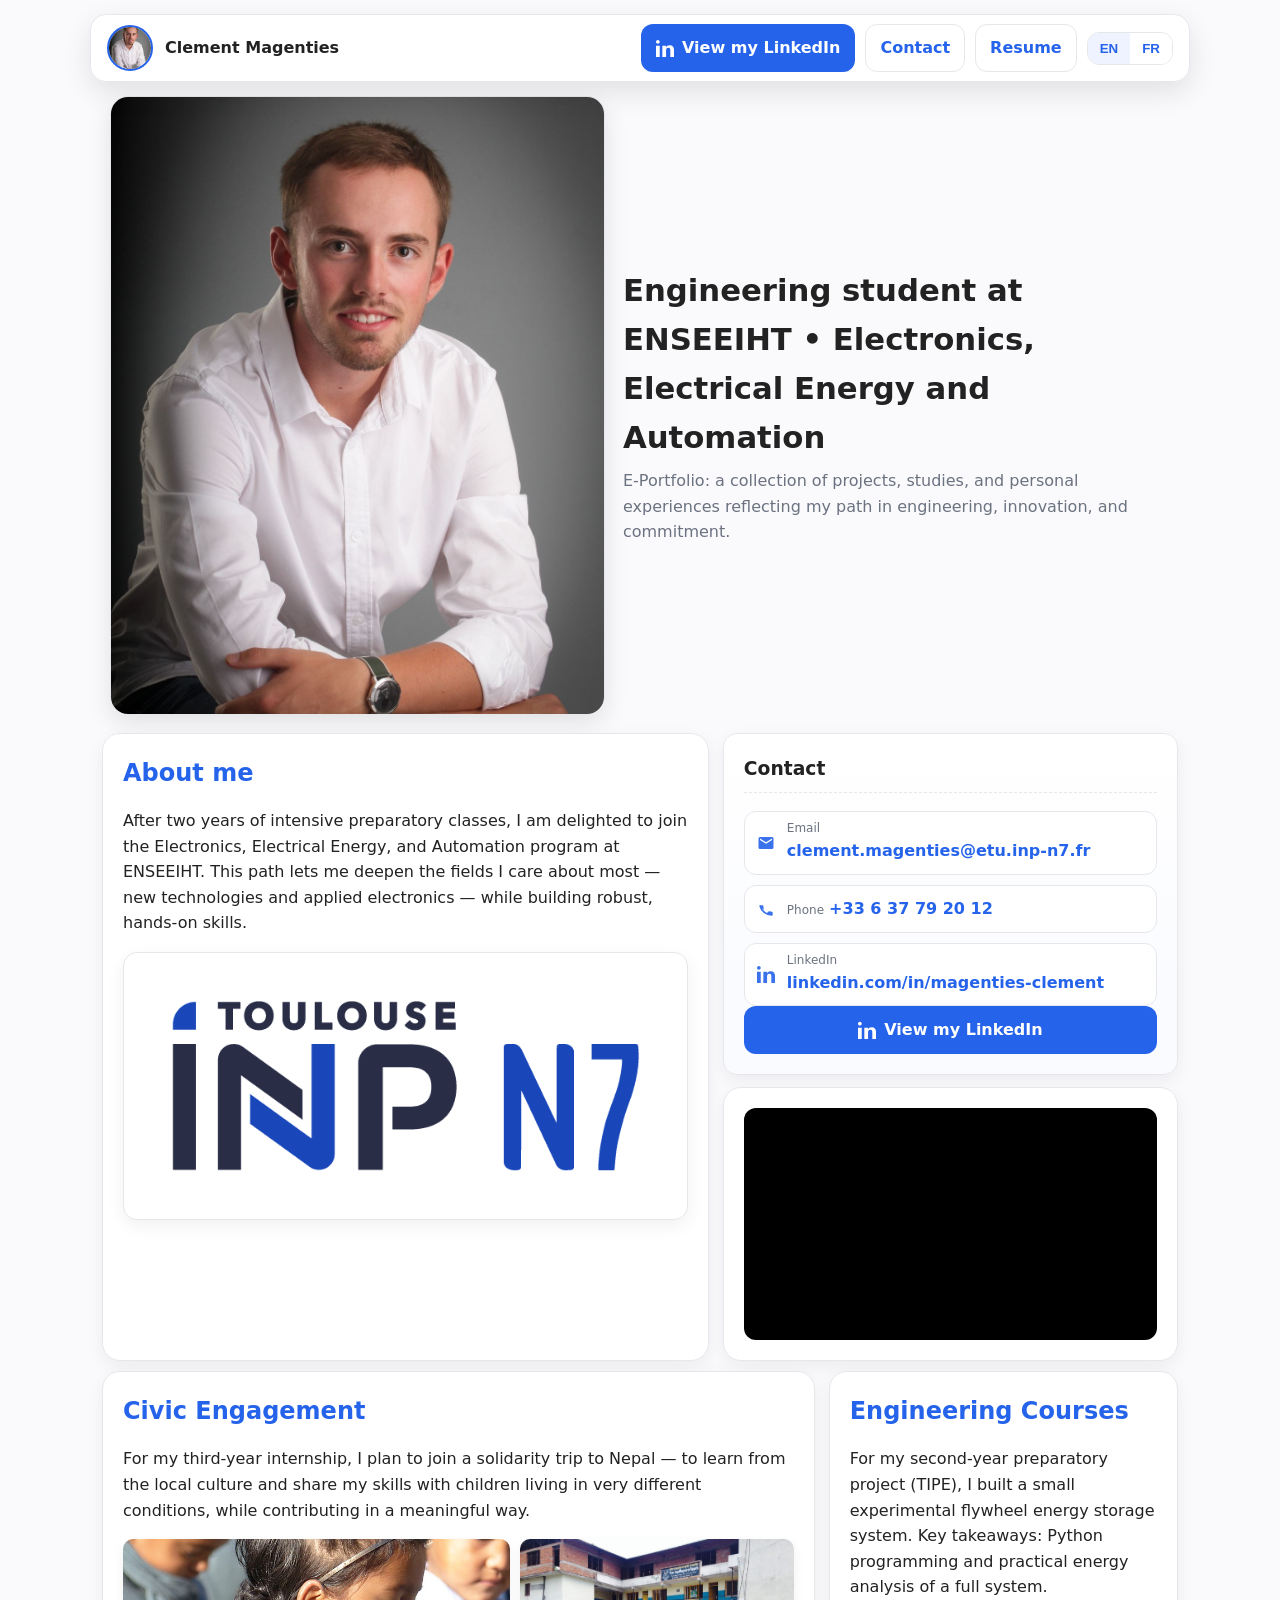
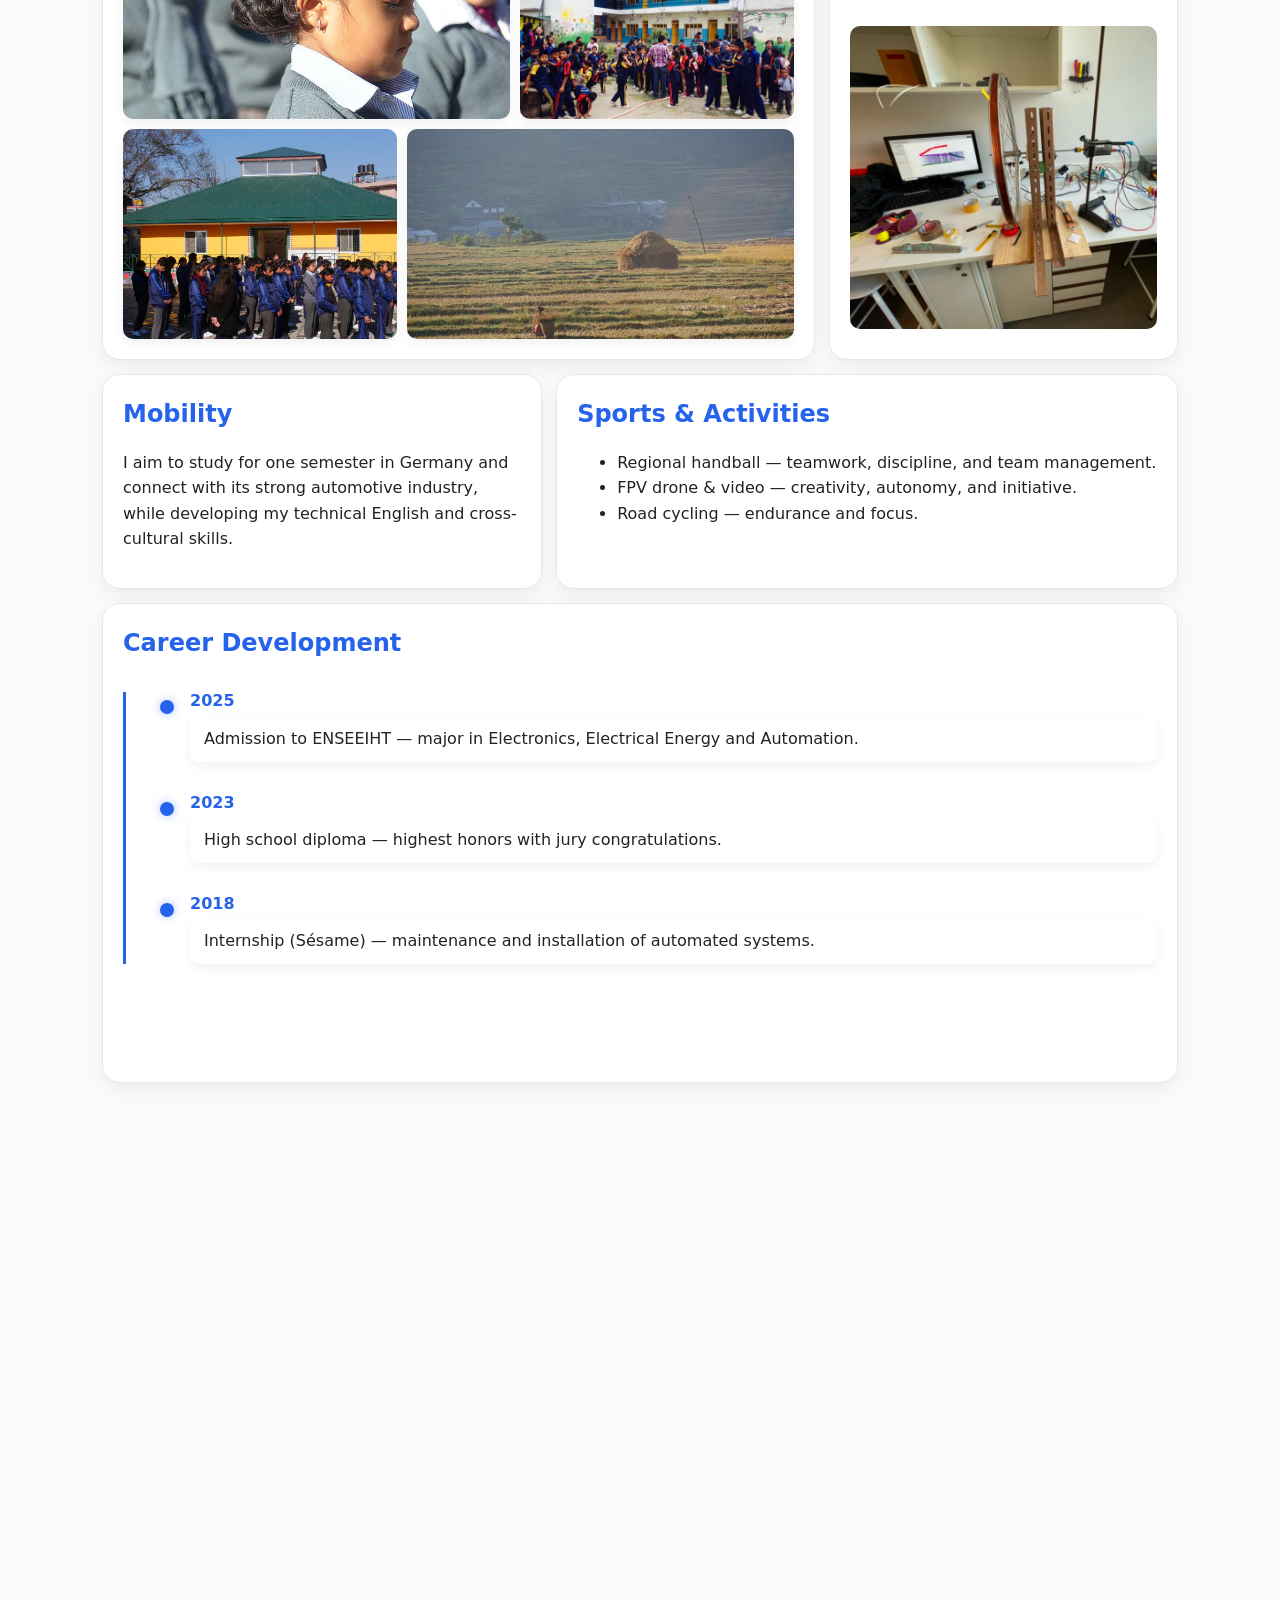
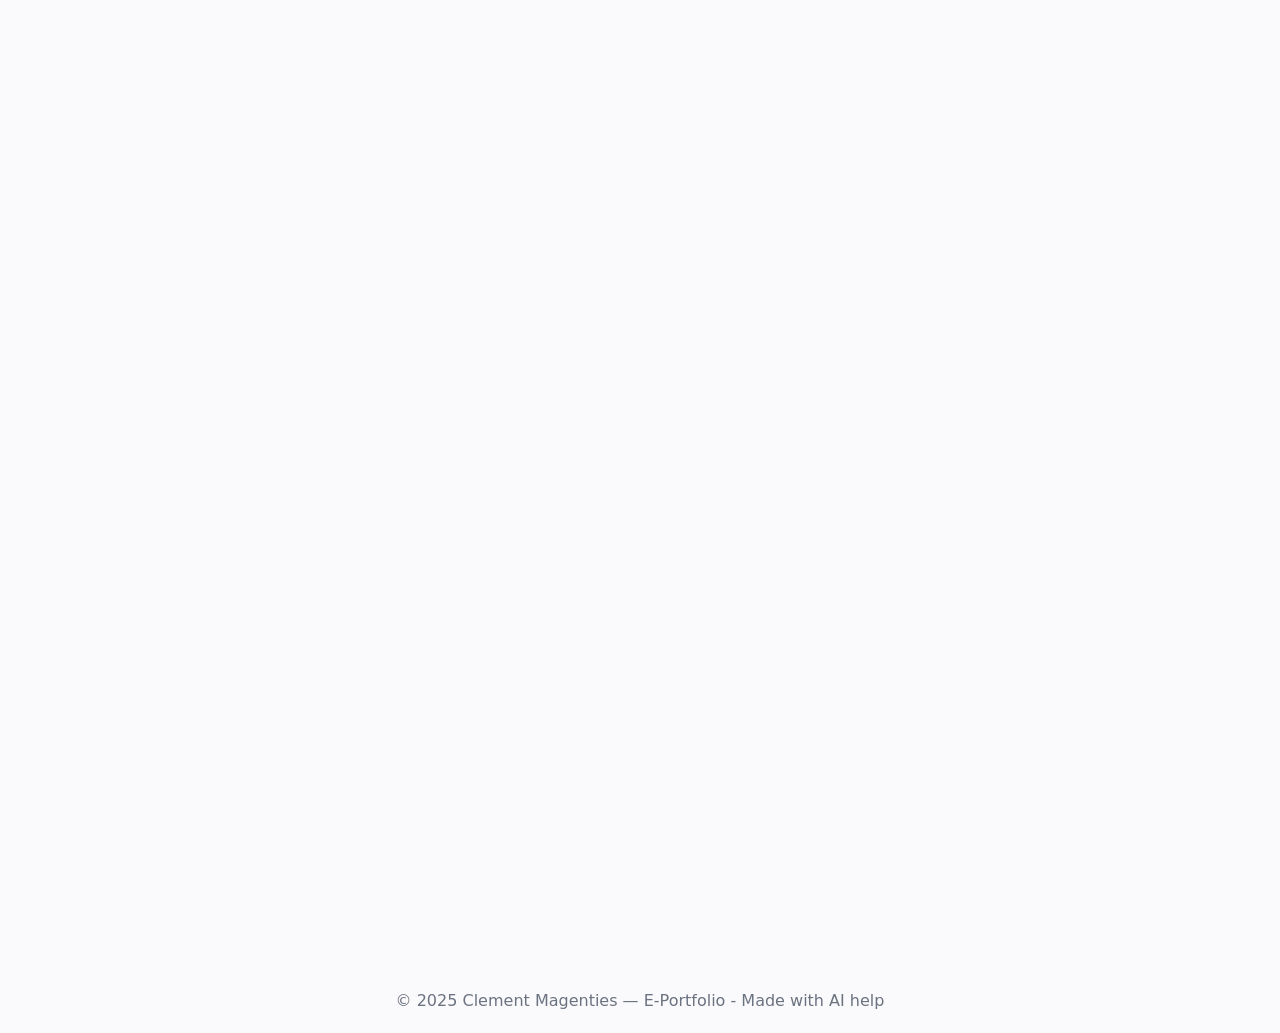
==== index.html @ 0c767273 "index.html" ====
<!doctype html>
<html lang="en" class="lang-en">
<head>
  <meta charset="utf-8" />
  <meta name="viewport" content="width=device-width,initial-scale=1" />
  <title>Clement Magenties – E-Portfolio</title>
  <link rel="stylesheet" href="style.css" />
  <script>document.documentElement.classList.add('js');</script>
</head>
<body>

  <!-- FLOATING TOPBAR -->
  <header class="topbar">
    <div class="topbar__left">
      <div class="topbar__avatar">
        <img src="profil.jpg" alt="Portrait of Clement Magenties" />
      </div>
      <div class="topbar__name">Clement Magenties</div>
    </div>
    <div class="topbar__right">
      <!-- Desktop buttons -->
      <a class="btn btn--linkedin" href="https://www.linkedin.com/in/magenties-clement/" target="_blank" rel="noopener">
        <svg width="18" height="18" viewBox="0 0 24 24" aria-hidden="true">
          <path fill="currentColor" d="M4.98 3.5A2.5 2.5 0 1 1 0 3.5a2.5 2.5 0 0 1 4.98 0zM0 8.99h5V24H0zM8.5 8.99h4.79v2.04h.07c.67-1.27 2.3-2.61 4.74-2.61 5.07 0 6 3.34 6 7.68V24h-5v-7.95c0-1.9-.03-4.34-2.64-4.34-2.64 0-3.04 2.06-3.04 4.2V24h-5z"/>
        </svg>
        <span data-lang="en">View my LinkedIn</span>
        <span data-lang="fr">Voir mon LinkedIn</span>
      </a>

      <a class="btn btn--ghost" href="#contact">
        <span data-lang="en">Contact</span>
        <span data-lang="fr">Contact</span>
      </a>
      <a class="btn btn--ghost" href="#cv">
        <span data-lang="en">Resume</span>
        <span data-lang="fr">CV</span>
      </a>

      <!-- Language switch -->
      <div class="lang-switch" role="group" aria-label="Language switch">
        <button class="lang-btn" data-lang-switch="en" aria-pressed="true">EN</button>
        <button class="lang-btn" data-lang-switch="fr" aria-pressed="false">FR</button>
      </div>
    </div>
  </header>

  <!-- HERO -->
  <section class="hero hero--split fade-scroll">
    <div class="hero__image">
      <img src="profil.jpg" alt="Portrait of Clement Magenties">
    </div>
    <div class="hero__content">
      <h1>
        <span data-lang="en">Engineering student at ENSEEIHT • Electronics, Electrical Energy and Automation</span>
        <span data-lang="fr">Étudiant en ingénierie à l’ENSEEIHT • Électronique, Énergie électrique et Automatique</span>
      </h1>
      <p class="hero__sub">
        <span data-lang="en">E-Portfolio: a collection of projects, studies, and personal experiences reflecting my path in engineering, innovation, and commitment.</span>
        <span data-lang="fr">E-portfolio : une sélection de projets, d’études et d’expériences qui reflètent mon parcours en ingénierie, innovation et engagement.</span>
      </p>
    </div>
  </section>

  <!-- ABOUT + CONTACT -->
  <section id="about" class="about fade-scroll">
    <div class="about__grid">
      <article class="block about__text">
        <h2>
          <span data-lang="en">About me</span>
          <span data-lang="fr">À propos</span>
        </h2>
        <p>
          <span data-lang="en">
            After two years of intensive preparatory classes, I am delighted to join the Electronics, Electrical Energy, and Automation program at ENSEEIHT.
            This path lets me deepen the fields I care about most — new technologies and applied electronics — while building robust, hands-on skills.
          </span>
          <span data-lang="fr">
            Après deux années de classe préparatoire, je suis ravi d’intégrer la filière Électronique, Énergie électrique et Automatique de l’ENSEEIHT.
            Ce parcours me permet d’approfondir les domaines qui m’intéressent — nouvelles technologies et électronique appliquée — tout en développant des compétences concrètes.
          </span>
        </p>

        <!-- ABOUT IMAGE (ratio 682x322, no caption) -->
        <figure class="about__photo">
          <img src="about.jpg" alt="Electronics workbench and projects">
        </figure>
      </article>

      <aside id="contact" class="sidebar">
        <div class="block contact-card">
          <h3>
            <span data-lang="en">Contact</span>
            <span data-lang="fr">Contact</span>
          </h3>
          <ul class="contact-list">
            <li>
              <span>Email</span>
              <a href="mailto:clement.magenties@etu.inp-n7.fr">clement.magenties@etu.inp-n7.fr</a>
            </li>
            <li>
              <span data-lang="en">Phone</span>
              <span data-lang="fr">Téléphone</span>
              <a href="tel:+33637792012">+33 6 37 79 20 12</a>
            </li>
            <li>
              <span>LinkedIn</span>
              <a href="https://www.linkedin.com/in/magenties-clement/" target="_blank" rel="noopener">linkedin.com/in/magenties-clement</a>
            </li>
          </ul>
          <a class="btn btn--linkedin btn--full" href="https://www.linkedin.com/in/magenties-clement/" target="_blank" rel="noopener">
            <svg width="18" height="18" viewBox="0 0 24 24" aria-hidden="true">
              <path fill="currentColor" d="M4.98 3.5C4.98 4.88 3.86 6 2.48 6S0 4.88 0 3.5 1.12 1 2.5 1 4.98 2.12 4.98 3.5zM0 8.99h5V24H0V8.99zM8.5 8.99h4.79v2.04h.07c.67-1.27 2.3-2.61 4.74-2.61 5.07 0 6 3.34 6 7.68V24h-5v-7.95c0-1.9-.03-4.34-2.64-4.34-2.64 0-3.04 2.06-3.04 4.2V24h-5V8.99z"/>
            </svg>
            <span data-lang="en">View my LinkedIn</span>
            <span data-lang="fr">Voir mon LinkedIn</span>
          </a>
        </div>

        <div class="block video-card">
          <div class="video-wrap">
            <iframe src="https://www.youtube.com/embed/lfC99-JU_iE" title="Introduction video" allowfullscreen></iframe>
          </div>
        </div>
      </aside>
    </div>
  </section>

  <!-- MAIN GRID -->
  <main class="grid">
    <section id="civic" class="block block--civic fade-scroll">
      <h2>
        <span data-lang="en">Civic Engagement</span>
        <span data-lang="fr">Engagement citoyen</span>
      </h2>
      <p>
        <span data-lang="en">
          For my third-year internship, I plan to join a solidarity trip to Nepal — to learn from the local culture and share my skills with children living in very different conditions, while contributing in a meaningful way.
        </span>
        <span data-lang="fr">
          Pour mon stage de L3, je souhaite participer à un voyage solidaire au Népal — pour apprendre de la culture locale et partager mes compétences auprès d’enfants vivant dans des conditions très différentes, tout en apportant une aide concrète.
        </span>
      </p>
      <div class="gallery">
        <img src="nepal1.jpg" alt="Nepal solidarity project — 1">
        <img src="nepal2.jpg" alt="Nepal solidarity project — 2">
        <img src="nepal3.jpg" alt="Nepal solidarity project — 3">
        <img src="nepal4.jpg" alt="Nepal solidarity project — 4">
      </div>
    </section>

    <section id="engineering" class="block fade-scroll">
      <h2>
        <span data-lang="en">Engineering Courses</span>
        <span data-lang="fr">Cursus d’ingénierie</span>
      </h2>
      <p>
        <span data-lang="en">
          For my second-year preparatory project (TIPE), I built a small experimental flywheel energy storage system.
          Key takeaways: Python programming and practical energy analysis of a full system.
        </span>
        <span data-lang="fr">
          Pour mon TIPE de deuxième année, j’ai conçu une petite SISE — stockage d’énergie par volant d’inertie.
          Compétences clés : programmation Python et analyse énergétique d’un système complet.
        </span>
      </p>
      <img class="block__img" src="project.jpg" alt="Engineering project image">
    </section>

    <section id="mobility" class="block fade-scroll">
      <h2>
        <span data-lang="en">Mobility</span>
        <span data-lang="fr">Mobilité</span>
      </h2>
      <p>
        <span data-lang="en">
          I aim to study for one semester in Germany and connect with its strong automotive industry, while developing my technical English and cross-cultural skills.
        </span>
        <span data-lang="fr">
          Je souhaite effectuer un semestre en Allemagne, au plus près de l’industrie automobile, tout en renforçant mon anglais technique et mes compétences interculturelles.
        </span>
      </p>
    </section>

    <section id="sports" class="block fade-scroll">
      <h2>
        <span data-lang="en">Sports & Activities</span>
        <span data-lang="fr">Sports & activités</span>
      </h2>
      <ul>
        <li>
          <span data-lang="en">Regional handball — teamwork, discipline, and team management.</span>
          <span data-lang="fr">Handball niveau régional — esprit d’équipe, rigueur, management d’équipes.</span>
        </li>
        <li>
          <span data-lang="en">FPV drone & video — creativity, autonomy, and initiative.</span>
          <span data-lang="fr">Drone FPV & vidéo — créativité, autonomie, sens de l’initiative.</span>
        </li>
        <li>
          <span data-lang="en">Road cycling — endurance and focus.</span>
          <span data-lang="fr">Vélo de route — endurance et concentration.</span>
        </li>
      </ul>
    </section>

    <!-- CAREER DEVELOPMENT -->
    <section id="career" class="block block--career fade-scroll">
      <h2>
        <span data-lang="en">Career Development</span>
        <span data-lang="fr">Développement professionnel</span>
      </h2>
      <div class="timeline">
        <div class="timeline__item">
          <div class="timeline__marker"></div>
          <div class="timeline__date">2025</div>
          <div class="timeline__content">
            <span data-lang="en">Admission to ENSEEIHT — major in Electronics, Electrical Energy and Automation.</span>
            <span data-lang="fr">Arrivée à l’ENSEEIHT — filière Électronique, Énergie électrique et Automatique.</span>
          </div>
        </div>
        <div class="timeline__item">
          <div class="timeline__marker"></div>
          <div class="timeline__date">2023</div>
          <div class="timeline__content">
            <span data-lang="en">High school diploma — highest honors with jury congratulations.</span>
            <span data-lang="fr">Obtention du baccalauréat — mention Très bien avec félicitations du jury.</span>
          </div>
        </div>
        <div class="timeline__item">
          <div class="timeline__marker"></div>
          <div class="timeline__date">2018</div>
          <div class="timeline__content">
            <span data-lang="en">Internship (Sésame) — maintenance and installation of automated systems.</span>
            <span data-lang="fr">Stage de 3e (Sésame) — maintenance et installation de systèmes automatiques.</span>
          </div>
        </div>
      </div>
    </section>

    <!-- RESUME -->
    <section id="cv" class="block block--cv fade-scroll">
      <h2>
        <span data-lang="en">Resume</span>
        <span data-lang="fr">CV</span>
      </h2>

      <!-- A4 IMAGE VIEWER (robuste mobile/desktop) -->
      <figure class="cv-a4">
        <img class="cv-img" data-lang="en" src="ClementMagentiesEN.png" alt="Resume - English (A4)" href="ClementMagentiesEN.pdf" download>
        <img class="cv-img" data-lang="fr" src="ClementMagentiesFR.png" alt="CV - Français (A4)">
      </figure>

      <div class="cv-actions">
        <a class="btn btn--download" data-lang="en" href="ClementMagentiesEN.pdf" download>Download my Resume</a>
        <a class="btn btn--download" data-lang="fr" href="ClementMagenties.pdf" download>Télécharger mon CV</a>

        <a class="btn btn--ghost" href="#contact">
          <span data-lang="en">Contact</span>
          <span data-lang="fr">Contact</span>
        </a>

        <a class="btn btn--linkedin" href="https://www.linkedin.com/in/magenties-clement/" target="_blank" rel="noopener">
          <svg width="18" height="18" viewBox="0 0 24 24" aria-hidden="true">
            <path fill="currentColor" d="M4.98 3.5A2.5 2.5 0 1 1 0 3.5a2.5 2.5 0 0 1 4.98 0zM0 8.99h5V24H0V8.99zM8.5 8.99h4.79v2.04h.07c.67-1.27 2.3-2.61 4.74-2.61 5.07 0 6 3.34 6 7.68V24h-5v-7.95c0-1.9-.03-4.34-2.64-4.34-2.64 0-3.04 2.06-3.04 4.2V24h-5z"/>
          </svg>
          <span>LinkedIn</span>
        </a>
      </div>
    </section>
  </main>

  <footer class="footer">
    <span data-lang="en">© 2025 Clement Magenties — E-Portfolio - Made with AI help</span>
    <span data-lang="fr">© 2025 Clement Magenties — E-Portfolio - Réalisé avec l'aide d'une IA</span>
  </footer>

  <script>
    // Scroll reveal (failsafe)
    (function(){
      const els = document.querySelectorAll('.fade-scroll');
      function revealAll(){ els.forEach(el => el.classList.add('is-visible')); }
      if(!('IntersectionObserver' in window)){ revealAll(); return; }
      const io = new IntersectionObserver((entries)=>{
        entries.forEach((e,i)=>{ if(e.isIntersecting){ setTimeout(()=>e.target.classList.add('is-visible'), i*120); }});
      },{rootMargin:'0px 0px -10% 0px', threshold:0.1});
      els.forEach(el=>io.observe(el));
      setTimeout(()=>{
        if(!Array.from(els).some(el=>el.classList.contains('is-visible'))) revealAll();
      },2000);
    })();

    // Language switch
    (function(){
      const root = document.documentElement;
      const enBtn = document.querySelector('[data-lang-switch="en"]');
      const frBtn = document.querySelector('[data-lang-switch="fr"]');
      function setLang(lang){
        if(lang==='fr'){
          root.classList.remove('lang-en'); root.classList.add('lang-fr');
          enBtn.setAttribute('aria-pressed','false'); frBtn.setAttribute('aria-pressed','true');
        }else{
          root.classList.remove('lang-fr'); root.classList.add('lang-en');
          enBtn.setAttribute('aria-pressed','true'); frBtn.setAttribute('aria-pressed','false');
        }
      }
      enBtn.addEventListener('click',()=>setLang('en'));
      frBtn.addEventListener('click',()=>setLang('fr'));
    })();
  </script>
</body>
</html>
---- style.css ----
:root{
  --bg:#fafafc; --paper:#ffffff; --text:#222; --muted:#6b7280;
  --accent:#2563eb; --accent-strong:#1e40af; --border:#e5e7eb;
  --radius:18px; --shadow:0 10px 28px rgba(0,0,0,.10);
}

/* RESET & BASE */
*{box-sizing:border-box} html,body{margin:0}
body{
  font-family:Inter,system-ui,Segoe UI,Roboto,Arial,sans-serif;
  background:var(--bg); color:var(--text); line-height:1.6; scroll-behavior:smooth;
}

/* LANGUAGE VISIBILITY (robuste) */
[data-lang]{display:none!important}
.lang-en [data-lang="en"]{display:revert!important}
.lang-fr [data-lang="fr"]{display:revert!important}

/* TOPBAR */
.topbar{
  position:fixed; top:14px; left:50%; transform:translateX(-50%);
  width:min(1100px, calc(100% - 24px)); height:68px;
  display:flex; align-items:center; justify-content:space-between; gap:10px;
  padding:0 16px; background:rgba(255,255,255,.92); backdrop-filter:blur(10px);
  border:1px solid var(--border); border-radius:16px; box-shadow:var(--shadow); z-index:1000;
}
.topbar__left{display:flex;align-items:center;gap:12px;min-width:0}
.topbar__avatar{width:46px;height:46px;border-radius:50%;overflow:hidden;border:2px solid var(--accent)}
.topbar__avatar img{width:100%;height:100%;object-fit:cover}
.topbar__name{font-weight:700; white-space:nowrap; overflow:hidden; text-overflow:ellipsis}
.topbar__right{display:flex;align-items:center;gap:10px}

/* BUTTONS */
.btn{display:inline-flex;align-items:center;gap:8px;padding:10px 14px;border-radius:12px;text-decoration:none;font-weight:700;transition:.25s ease;border:1px solid transparent}
.btn--linkedin{background:var(--accent); color:#fff}
.btn--linkedin:hover{background:var(--accent-strong); transform:translateY(-2px)}
.btn--ghost{background:#fff; color:var(--accent); border:1px solid var(--border)}
.btn--ghost:hover{border-color:var(--accent); transform:translateY(-2px)}
.btn--full{width:100%; justify-content:center}
.btn--download{background:var(--accent); color:#fff}
.btn--download:hover{background:var(--accent-strong); transform:translateY(-2px)}

/* LANGUAGE SWITCH */
.lang-switch{display:inline-flex; gap:0; border:1px solid var(--border); background:#fff; border-radius:12px; overflow:hidden}
.lang-btn{appearance:none; border:0; padding:8px 12px; font-weight:700; cursor:pointer; background:#fff; color:var(--accent); transition:background .2s ease, transform .2s ease}
.lang-btn[aria-pressed="true"]{background:#eef3ff} .lang-btn:hover{transform:translateY(-1px)}

/* HERO */
.hero{padding:96px 20px 10px}
.hero--split{max-width:1100px; margin:0 auto; display:grid; grid-template-columns:.95fr 1.05fr; gap:18px; align-items:center}
.hero__image{aspect-ratio:4/5; border-radius:18px; overflow:hidden; border:1px solid var(--border); box-shadow:0 8px 24px rgba(0,0,0,.10)}
.hero__image img{width:100%; height:100%; object-fit:cover}
.hero__content{text-align:left}
.hero h1{margin:0 0 6px; font-size:clamp(22px,2.4vw,32px)}
.hero__sub{color:var(--muted); max-width:680px; margin:0}

/* ABOUT + SIDEBAR */
.about{max-width:1100px; margin:8px auto 0; padding:0 12px}
.about__grid{display:grid; grid-template-columns: 1.2fr .9fr; gap:14px}
.block{background:var(--paper); border:1px solid var(--border); border-radius:var(--radius); box-shadow:0 6px 18px rgba(0,0,0,.06); padding:20px; transition:transform .25s ease, box-shadow .25s ease}
.block:hover{transform:translateY(-2px)}
.block h2{margin:0 0 8px; color:var(--accent)}
.sidebar{display:flex; flex-direction:column; gap:12px}

/* About photo (682x322) */
.about__photo{margin:10px 0 0; border:1px solid var(--border); border-radius:14px; overflow:hidden; background:#fff; box-shadow:0 6px 18px rgba(0,0,0,.06)}
.about__photo img{width:100%; height:auto; aspect-ratio:682/322; object-fit:cover; display:block}

/* VIDEO */
.video-card .video-wrap{position:relative; padding-top:56.25%; border-radius:12px; overflow:hidden; background:#000}
.video-card iframe{position:absolute; inset:0; width:100%; height:100%; border:0}

/* GRID (desktop par défaut) */
.grid{max-width:1100px; margin:10px auto 54px; padding:0 12px; display:grid; gap:14px; grid-template-columns:repeat(12,1fr)}
.block__img{width:100%; border-radius:10px; margin-top:10px; object-fit:cover}

/* CIVIC */
.block--civic{grid-column:1 / span 8; min-height:420px}
.gallery{margin-top:12px; display:grid; grid-template-columns:repeat(12,1fr); gap:10px}
.gallery img{width:100%; height:180px; object-fit:cover; border-radius:10px; box-shadow:0 4px 12px rgba(0,0,0,.06)}
.gallery img:nth-child(1){grid-column:span 7}
.gallery img:nth-child(2){grid-column:span 5}
.gallery img:nth-child(3){grid-column:span 5; height:210px}
.gallery img:nth-child(4){grid-column:span 7; height:210px}

/* Positions desktop */
#engineering{grid-column:9 / -1}
#mobility{grid-column:1 / span 5}
#sports{grid-column:6 / span 7}

/* CAREER */
.block--career{grid-column:1 / -1; min-height:480px; position:relative}

/* CV — A4 image viewer */
.block--cv{grid-column:1 / -1}
.block--cv h2{margin:0 0 6px}
.cv-a4{
  width:min(100%,900px);
  aspect-ratio:210/297;          /* A4 */
  margin:6px auto 0;
  border-radius:12px; overflow:hidden; background:#fff; box-shadow:0 6px 18px rgba(0,0,0,.06);
  display:flex; align-items:center; justify-content:center;
}
.cv-img{display:none!important; width:100%; height:100%; object-fit:contain; background:#fff}
.lang-en .cv-img[data-lang="en"]{display:block!important}
.lang-fr .cv-img[data-lang="fr"]{display:block!important}

.cv-actions{display:flex; justify-content:center; gap:10px; flex-wrap:wrap; margin-top:10px}
.cv-actions [data-lang]{display:none!important}
.lang-en .cv-actions [data-lang="en"]{display:inline-flex!important}
.lang-fr .cv-actions [data-lang="fr"]{display:inline-flex!important}

/* ANIMATIONS */
.fade-scroll{opacity:1; transform:none; filter:none}
.js .fade-scroll{opacity:0; transform:translateY(60px) scale(0.98); transition:transform .9s cubic-bezier(0.19,1,0.22,1), opacity .9s cubic-bezier(0.19,1,0.22,1), filter .9s ease; filter:saturate(0.9)}
.js .fade-scroll.is-visible{opacity:1; transform:translateY(0) scale(1); filter:saturate(1)}

/* TIMELINE */
.timeline{position:relative; margin-top:30px; padding-left:44px; border-left:3px solid var(--accent)}
.timeline__item{position:relative; margin-bottom:32px; opacity:0; transform:translateX(-30px); transition:transform .9s ease, opacity .9s ease}
.block--career.is-visible .timeline__item{opacity:1; transform:translateX(0)}
.block--career.is-visible .timeline__item:nth-child(1){transition-delay:.05s}
.block--career.is-visible .timeline__item:nth-child(2){transition-delay:.18s}
.block--career.is-visible .timeline__item:nth-child(3){transition-delay:.31s}
.timeline__marker{position:absolute; left:-10px; top:8px; width:14px; height:14px; border-radius:50%; background:var(--accent); box-shadow:0 0 10px rgba(37,99,235,0.4)}
.timeline__date{font-weight:700; color:var(--accent); margin:0 0 6px 20px; line-height:1.1}
.timeline__content{background:#fff; border-radius:10px; padding:10px 14px; box-shadow:0 4px 12px rgba(0,0,0,0.06); margin-left:20px}

/* CONTACT (joli et compact) */
.contact-card{background:linear-gradient(180deg,#fff,#fafbff 85%); border:1px solid var(--border); border-radius:14px}
.contact-card h3{margin-top:0; padding-bottom:8px; border-bottom:1px dashed var(--border)}
.contact-list{list-style:none; margin:12px 0 0; padding:0; display:flex; flex-direction:column; gap:10px}
.contact-list li{position:relative; padding:10px 12px 10px 42px; border:1px solid var(--border); border-radius:12px; background:#fff; transition:transform .2s, box-shadow .2s, border-color .2s}
.contact-list li:hover{transform:translateY(-1px); box-shadow:0 6px 18px rgba(0,0,0,.06); border-color:#dfe3ee}
.contact-list li span:first-child{display:block; font-size:12px; color:var(--muted); line-height:1; margin-bottom:4px}
.contact-list a{text-decoration:none; color:var(--accent); font-weight:700; word-break:break-word}
.contact-list a:hover{color:var(--accent-strong)}
.contact-list li::before{content:""; position:absolute; left:12px; top:50%; transform:translateY(-50%); width:18px; height:18px; background:var(--accent); opacity:.9}
/* icons */
.contact-list li:nth-child(1)::before{-webkit-mask:url("data:image/svg+xml;utf8,<svg xmlns='http://www.w3.org/2000/svg' viewBox='0 0 24 24'><path d='M20 4H4a2 2 0 0 0-2 2v12a2 2 0 0 0 2 2h16a2 2 0 0 0 2-2V6a2 2 0 0 0-2-2zm0 4-8 5L4 8V6l8 5 8-5v2z'/></svg>") center/contain no-repeat; mask:url("data:image/svg+xml;utf8,<svg xmlns='http://www.w3.org/2000/svg' viewBox='0 0 24 24'><path d='M20 4H4a2 2 0 0 0-2 2v12a2 2 0 0 0 2 2h16a2 2 0 0 0 2-2V6a2 2 0 0 0-2-2zm0 4-8 5L4 8V6l8 5 8-5v2z'/></svg>") center/contain no-repeat}
.contact-list li:nth-child(2)::before{-webkit-mask:url("data:image/svg+xml;utf8,<svg xmlns='http://www.w3.org/2000/svg' viewBox='0 0 24 24'><path d='M6.6 10.8a15.5 15.5 0 0 0 6.6 6.6l2.2-2.2a1 1 0 0 1 1-.25 11.3 11.3 0 0 0 3.5.56 1 1 0 0 1 1 1V20a1 1 0 0 1-1 1A17 17 0 0 1 3 8a1 1 0 0 1 1-1h3.5a1 1 0 0 1 1 1 11.3 11.3 0 0 0 .56 3.5 1 1 0 0 1-.26 1z'/></svg>") center/contain no-repeat; mask:url("data:image/svg+xml;utf8,<svg xmlns='http://www.w3.org/2000/svg' viewBox='0 0 24 24'><path d='M6.6 10.8a15.5 15.5 0 0 0 6.6 6.6l2.2-2.2a1 1 0 0 1 1-.25 11.3 11.3 0 0 0 3.5.56 1 1 0 0 1 1 1V20a1 1 0 0 1-1 1A17 17 0 0 1 3 8a1 1 0 0 1 1-1h3.5a1 1 0 0 1 1 1 11.3 11.3 0 0 0 .56 3.5 1 1 0 0 1-.26 1z'/></svg>") center/contain no-repeat}
.contact-list li:nth-child(3)::before{-webkit-mask:url("data:image/svg+xml;utf8,<svg xmlns='http://www.w3.org/2000/svg' viewBox='0 0 24 24'><path d='M4.98 3.5A2.5 2.5 0 1 1 0 3.5a2.5 2.5 0 0 1 4.98 0zM0 8.99h5V24H0zM8.5 8.99h4.79v2.04h.07c.67-1.27 2.3-2.61 4.74-2.61 5.07 0 6 3.34 6 7.68V24h-5v-7.95c0-1.9-.03-4.34-2.64-4.34-2.64 0-3.04 2.06-3.04 4.2V24h-5z'/></svg>") center/contain no-repeat; mask:url("data:image/svg+xml;utf8,<svg xmlns='http://www.w3.org/2000/svg' viewBox='0 0 24 24'><path d='M4.98 3.5A2.5 2.5 0 1 1 0 3.5a2.5 2.5 0 0 1 4.98 0zM0 8.99h5V24H0zM8.5 8.99h4.79v2.04h.07c.67-1.27 2.3-2.61 4.74-2.61 5.07 0 6 3.34 6 7.68V24h-5v-7.95c0-1.9-.03-4.34-2.64-4.34-2.64 0-3.04 2.06-3.04 4.2V24h-5z'/></svg>") center/contain no-repeat}

/* FOOTER */
.footer{text-align:center; color:var(--muted); padding:20px 12px}

/* ========================= */
/*      RESPONSIVE MOBILE    */
/* ========================= */
@media (max-width:980px){
  .about__grid{grid-template-columns:1fr} /* About + Contact l’un sous l’autre */
}

/* <= 640px : tout en colonne, pas de casse */
@media (max-width:640px){
  /* Topbar compact */
  .topbar{
    top:8px; left:50%; transform:translateX(-50%);
    width:calc(100% - 16px); height:60px; padding:8px 10px; border-radius:14px;
  }
  .topbar__avatar{width:40px;height:40px}
  .topbar__name{font-size:14px; max-width:40vw}
  .topbar__right>.btn{display:none} .topbar__right{gap:0}
  .lang-switch{border-radius:10px; box-shadow:var(--shadow)}
  .lang-btn{padding:8px 12px; font-size:14px; line-height:1}

  /* Hero + layout */
  .hero--split{grid-template-columns:1fr; gap:12px}
  .hero{padding:90px 12px 10px}
  .hero__image{aspect-ratio:auto; height:320px}

  /* TOUS les "carrés" en pile */
  .grid{grid-template-columns:1fr}
  .block{grid-column:1 / -1}

  /* Galerie en 1 colonne */
  .gallery{grid-template-columns:1fr}
  .gallery img{height:auto}

  /* CV A4 : toujours visible entièrement */
  .cv-a4{
    width:min(100%, calc((100svh - 160px) * (210 / 297))); /* limite par hauteur d’écran (ajuste 160 si besoin) */
    aspect-ratio:210/297;
    margin:6px auto 0;
  }
}
/* === MOBILE : TOUT EN COLONNE, PLEINE LARGEUR === */
@media (max-width: 640px){

  /* Grille principale : une seule colonne, 100% largeur */
  .grid{
    display:grid !important;
    grid-template-columns:1fr !important;
    gap:12px !important;
    padding:0 12px !important;   /* garde les 12px de marge interne */
  }

  /* Tous les blocs de la grille prennent toute la ligne */
  .grid > *{
    grid-column:1 / -1 !important;
    width:100% !important;
  }

  /* Écrase les positions desktop éventuelles */
  .block--civic,
  #engineering,
  #mobility,
  #sports,
  #career,
  #cv{
    grid-column:1 / -1 !important;
  }

  /* About + Contact en pile */
  .about__grid{
    display:grid !important;
    grid-template-columns:1fr !important;
    gap:12px !important;
  }

  /* Galerie : 1 colonne, images fluides */
  .gallery{
    grid-template-columns:1fr !important;
    gap:10px !important;
  }
  .gallery img{
    width:100% !important;
    height:auto !important;
  }

  /* Le viewer CV (image A4) occupe toute la largeur utile */
  .cv-a4{
    width:100% !important;
    max-width:none !important;
    margin:6px auto 0 !important;
  }

  /* Par sécurité : chaque carte occupe 100% */
  .block{
    width:100% !important;
  }
}
/* === MOBILE : TOUT EN COLONNE, PLEINE LARGEUR === */
@media (max-width: 640px){

  /* Grille principale : une seule colonne, 100% largeur */
  .grid{
    display:grid !important;
    grid-template-columns:1fr !important;
    gap:12px !important;
    padding:0 12px !important;   /* garde les 12px de marge interne */
  }

  /* Tous les blocs de la grille prennent toute la ligne */
  .grid > *{
    grid-column:1 / -1 !important;
    width:100% !important;
  }

  /* Écrase les positions desktop éventuelles */
  .block--civic,
  #engineering,
  #mobility,
  #sports,
  #career,
  #cv{
    grid-column:1 / -1 !important;
  }

  /* About + Contact en pile */
  .about__grid{
    display:grid !important;
    grid-template-columns:1fr !important;
    gap:12px !important;
  }

  /* Galerie : 1 colonne, images fluides */
  .gallery{
    grid-template-columns:1fr !important;
    gap:10px !important;
  }
  .gallery img{
    width:100% !important;
    height:auto !important;
  }

  /* Le viewer CV (image A4) occupe toute la largeur utile */
  .cv-a4{
    width:100% !important;
    max-width:none !important;
    margin:6px auto 0 !important;
  }

  /* Par sécurité : chaque carte occupe 100% */
  .block{
    width:100% !important;
  }
}
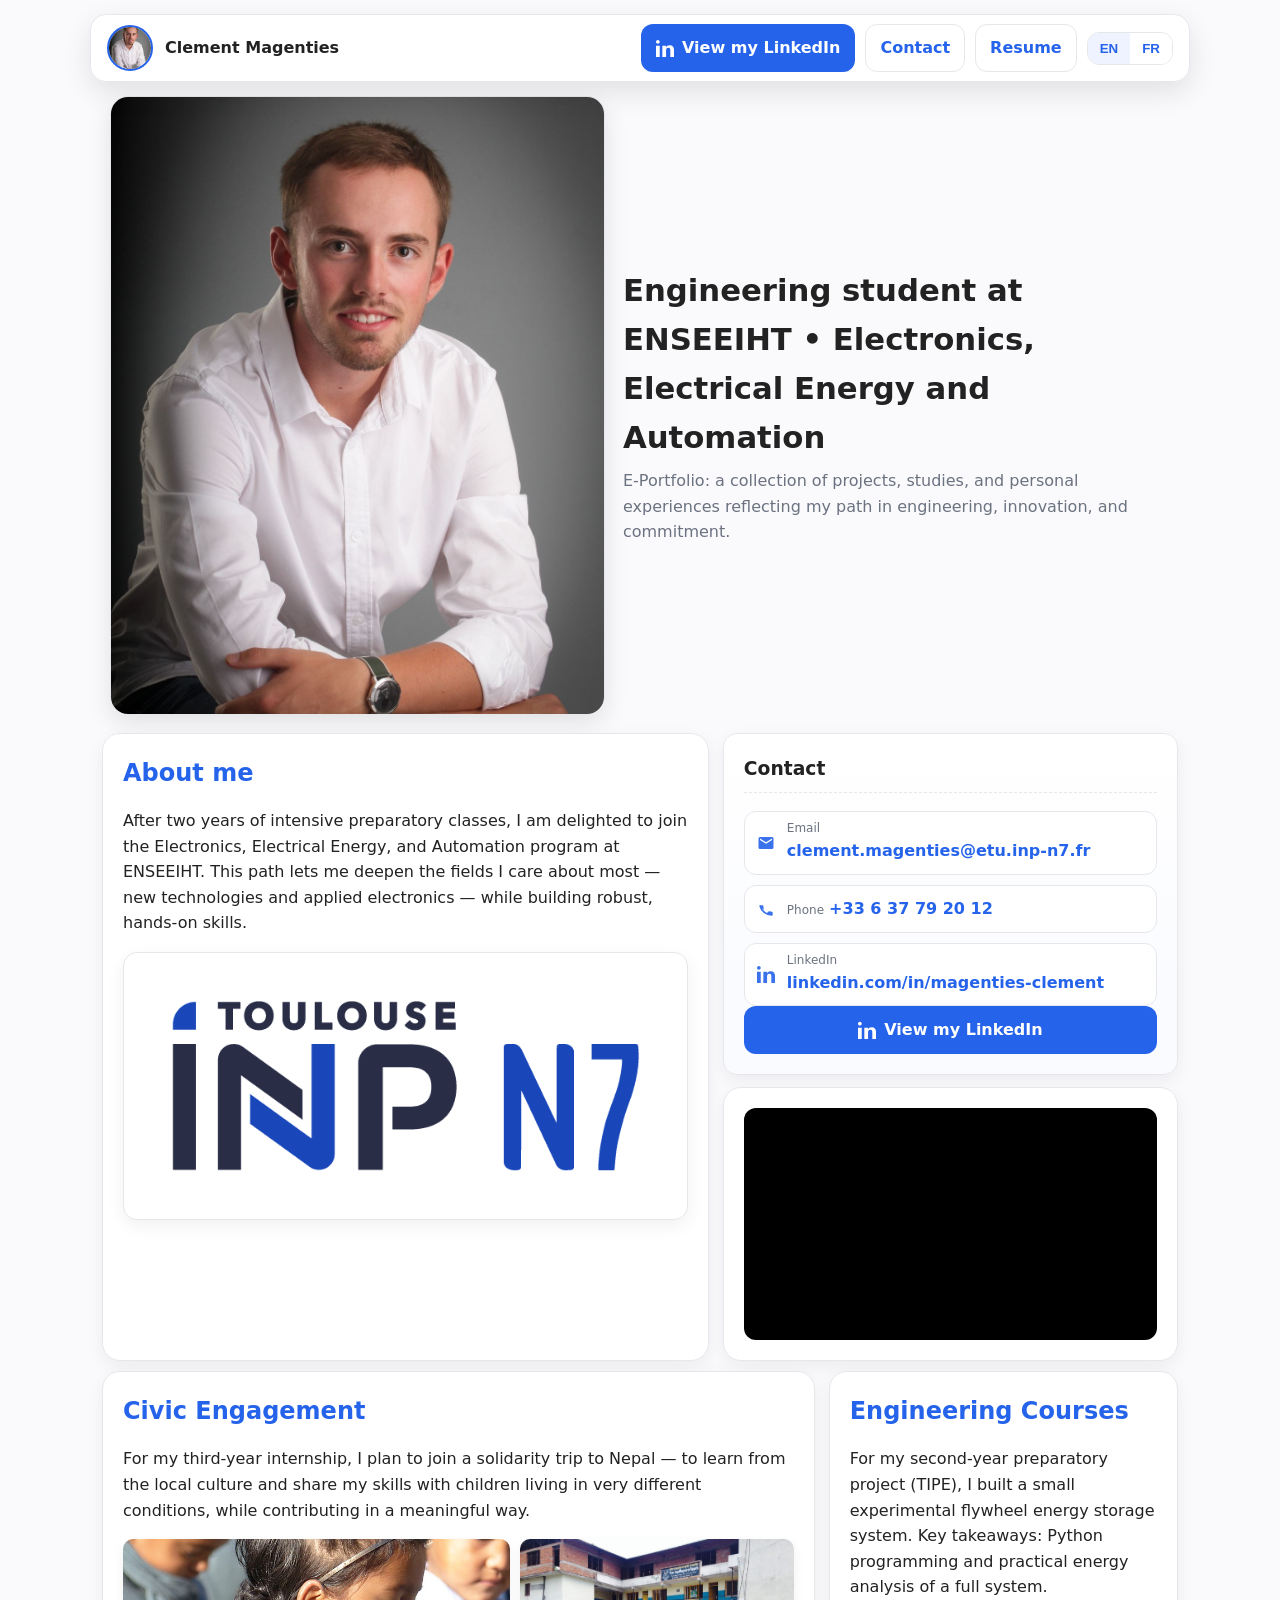
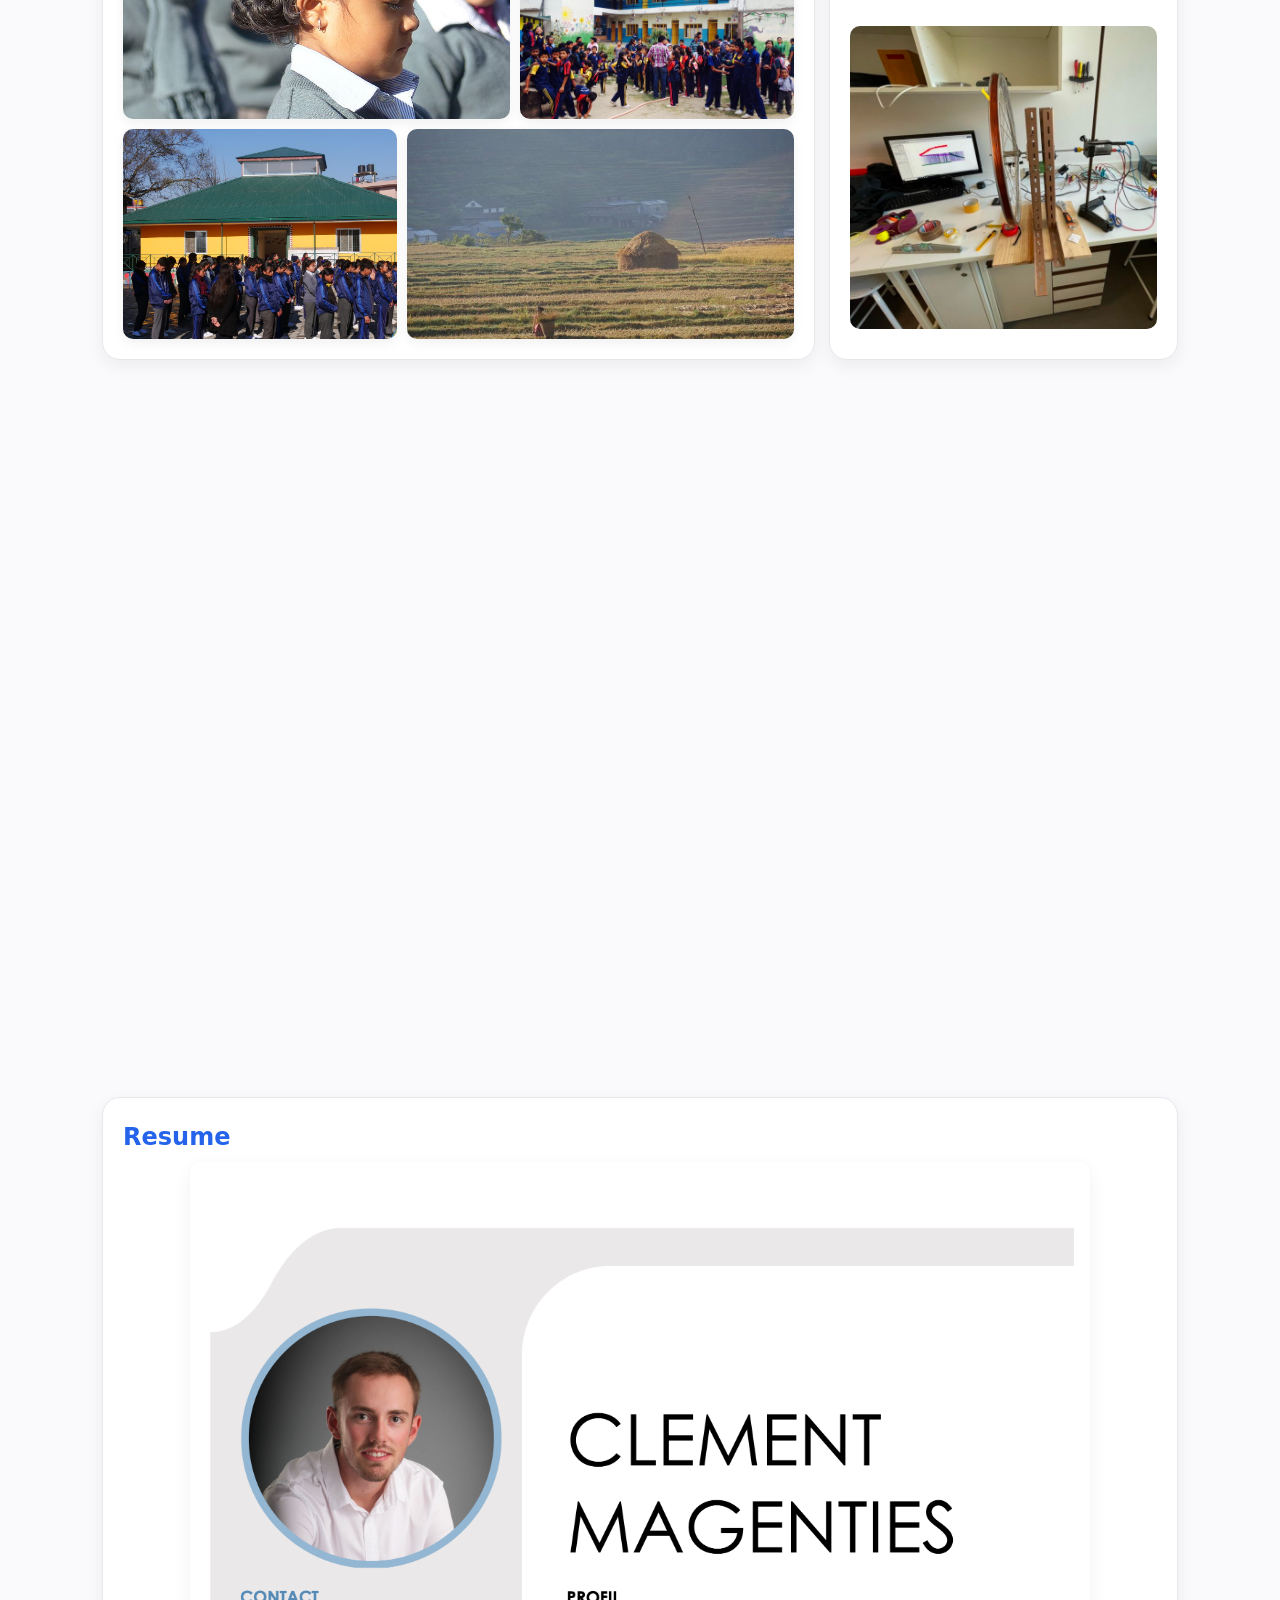
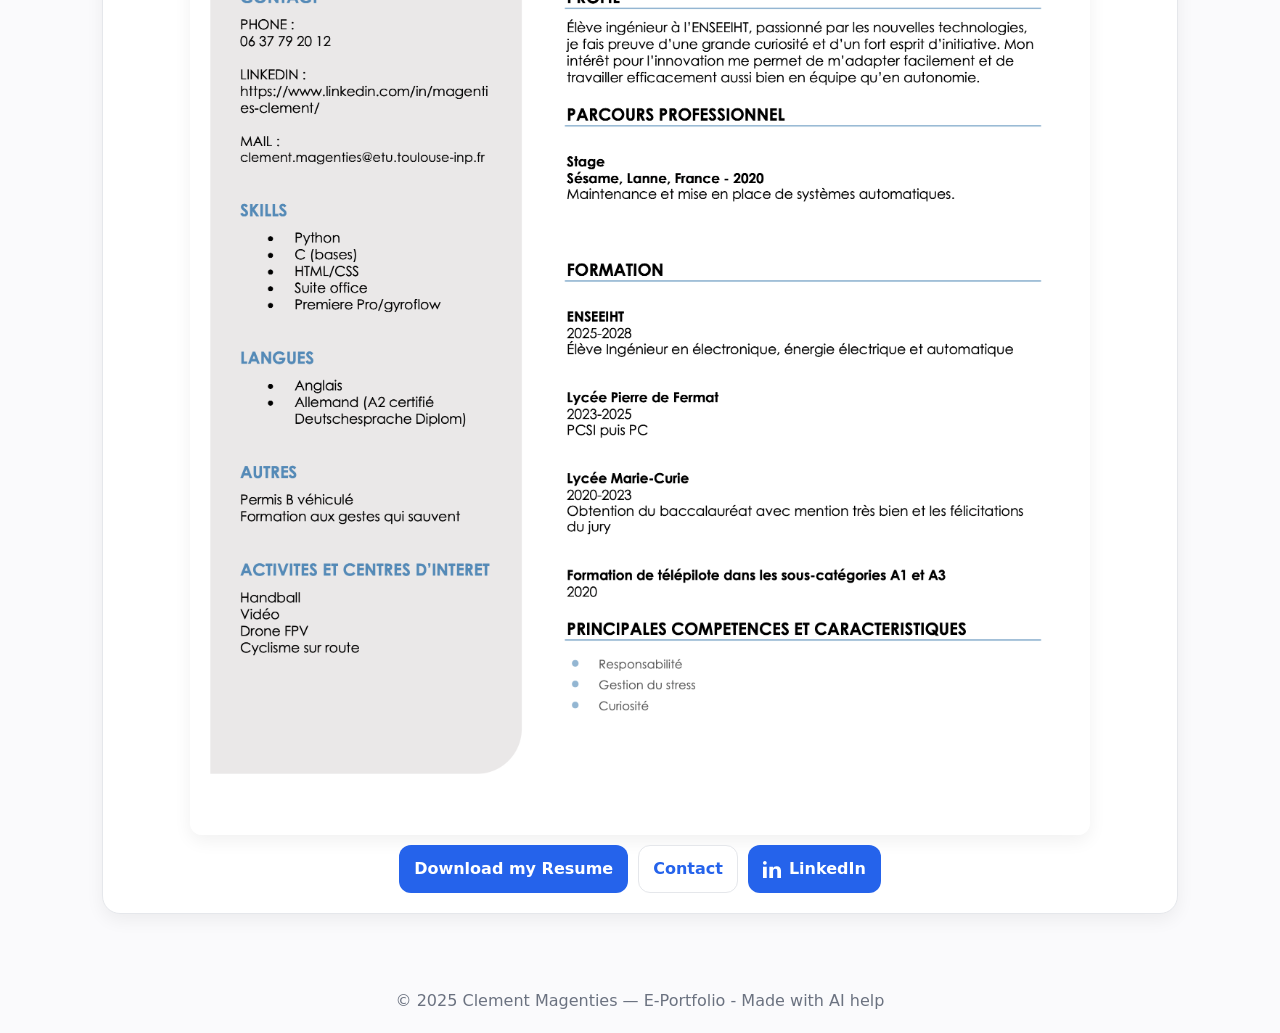
==== commit 22f7ee46: "index.html" ====
--- a/index.html
+++ b/index.html
@@ -245,13 +245,22 @@
 
       <!-- A4 IMAGE VIEWER (robuste mobile/desktop) -->
       <figure class="cv-a4">
-        <img class="cv-img" data-lang="en" src="ClementMagentiesEN.png" alt="Resume - English (A4)" href="ClementMagentiesEN.pdf" download>
-        <img class="cv-img" data-lang="fr" src="ClementMagentiesFR.png" alt="CV - Français (A4)">
-      </figure>
+  <!-- EN -->
+  <a data-lang="en" href="ClementMagentiesEN.pdf" target="_blank" download>
+    <img class="cv-img" data-lang="en" src="ClementMagentiesEN.png" alt="Resume - English (A4)">
+  </a>
+
+  <!-- FR -->
+  <a data-lang="fr" href="ClementMagentiesFR.pdf" target="_blank" download>
+    <img class="cv-img" data-lang="fr" src="ClementMagentiesFR.png" alt="CV - Français (A4)">
+  </a>
+</figure>
+
+
 
       <div class="cv-actions">
         <a class="btn btn--download" data-lang="en" href="ClementMagentiesEN.pdf" download>Download my Resume</a>
-        <a class="btn btn--download" data-lang="fr" href="ClementMagenties.pdf" download>Télécharger mon CV</a>
+        <a class="btn btn--download" data-lang="fr" href="ClementMagentiesFR.pdf" download>Télécharger mon CV</a>
 
         <a class="btn btn--ghost" href="#contact">
           <span data-lang="en">Contact</span>
--- a/style.css
+++ b/style.css
@@ -296,3 +296,69 @@
     width:100% !important;
   }
 }
+
+/* === Effets cliquables sur l'image du CV === */
+
+/* Lien du CV : main + transition douce */
+.cv-a4 a {
+  display: block;
+  width: 100%;
+  height: 100%;
+  cursor: pointer;
+  transition: transform 0.3s ease, box-shadow 0.3s ease;
+  border-radius: 12px;
+}
+
+/* Image du CV : s'adapte et a un arrondi propre */
+.cv-a4 a img {
+  display: block;
+  width: 100%;
+  height: 100%;
+  object-fit: contain;
+  border-radius: 12px;
+}
+
+/* Effet au survol : zoom + ombre douce */
+.cv-a4 a:hover {
+  transform: scale(1.02);
+  box-shadow: 0 10px 28px rgba(0,0,0,0.2);
+}
+
+/* Sur mobile, désactive le zoom trop fort pour éviter les glitchs tactiles */
+@media (max-width: 640px) {
+  .cv-a4 a:hover {
+    transform: none;
+    box-shadow: 0 6px 18px rgba(0,0,0,0.15);
+  }
+}
+/* === Corrige la section CV pour qu'elle occupe toute la largeur === */
+
+/* Forcer la section CV à une seule colonne */
+.block--cv {
+  grid-column: 1 / -1 !important;
+  width: 100% !important;
+  display: block !important;
+}
+
+/* Forcer le conteneur d'image du CV à occuper toute la ligne */
+.cv-a4 {
+  display: block !important;
+  width: 100% !important;
+  max-width: 900px; /* garde une limite esthétique sur desktop */
+  margin: 0 auto !important;
+  aspect-ratio: 210/297; /* format A4 */
+  border-radius: 12px;
+  overflow: hidden;
+  background: #fff;
+  box-shadow: 0 6px 18px rgba(0, 0, 0, 0.06);
+}
+
+/* Empêche toute division en colonnes à l’intérieur du main grid */
+.grid > #cv {
+  grid-column: 1 / -1 !important;
+  width: 100% !important;
+}
+/* Ne garder visible que le lien du CV dans la langue active */
+.cv-a4 a[data-lang]{display:none!important}
+.lang-en .cv-a4 a[data-lang="en"]{display:block!important}
+.lang-fr .cv-a4 a[data-lang="fr"]{display:block!important}
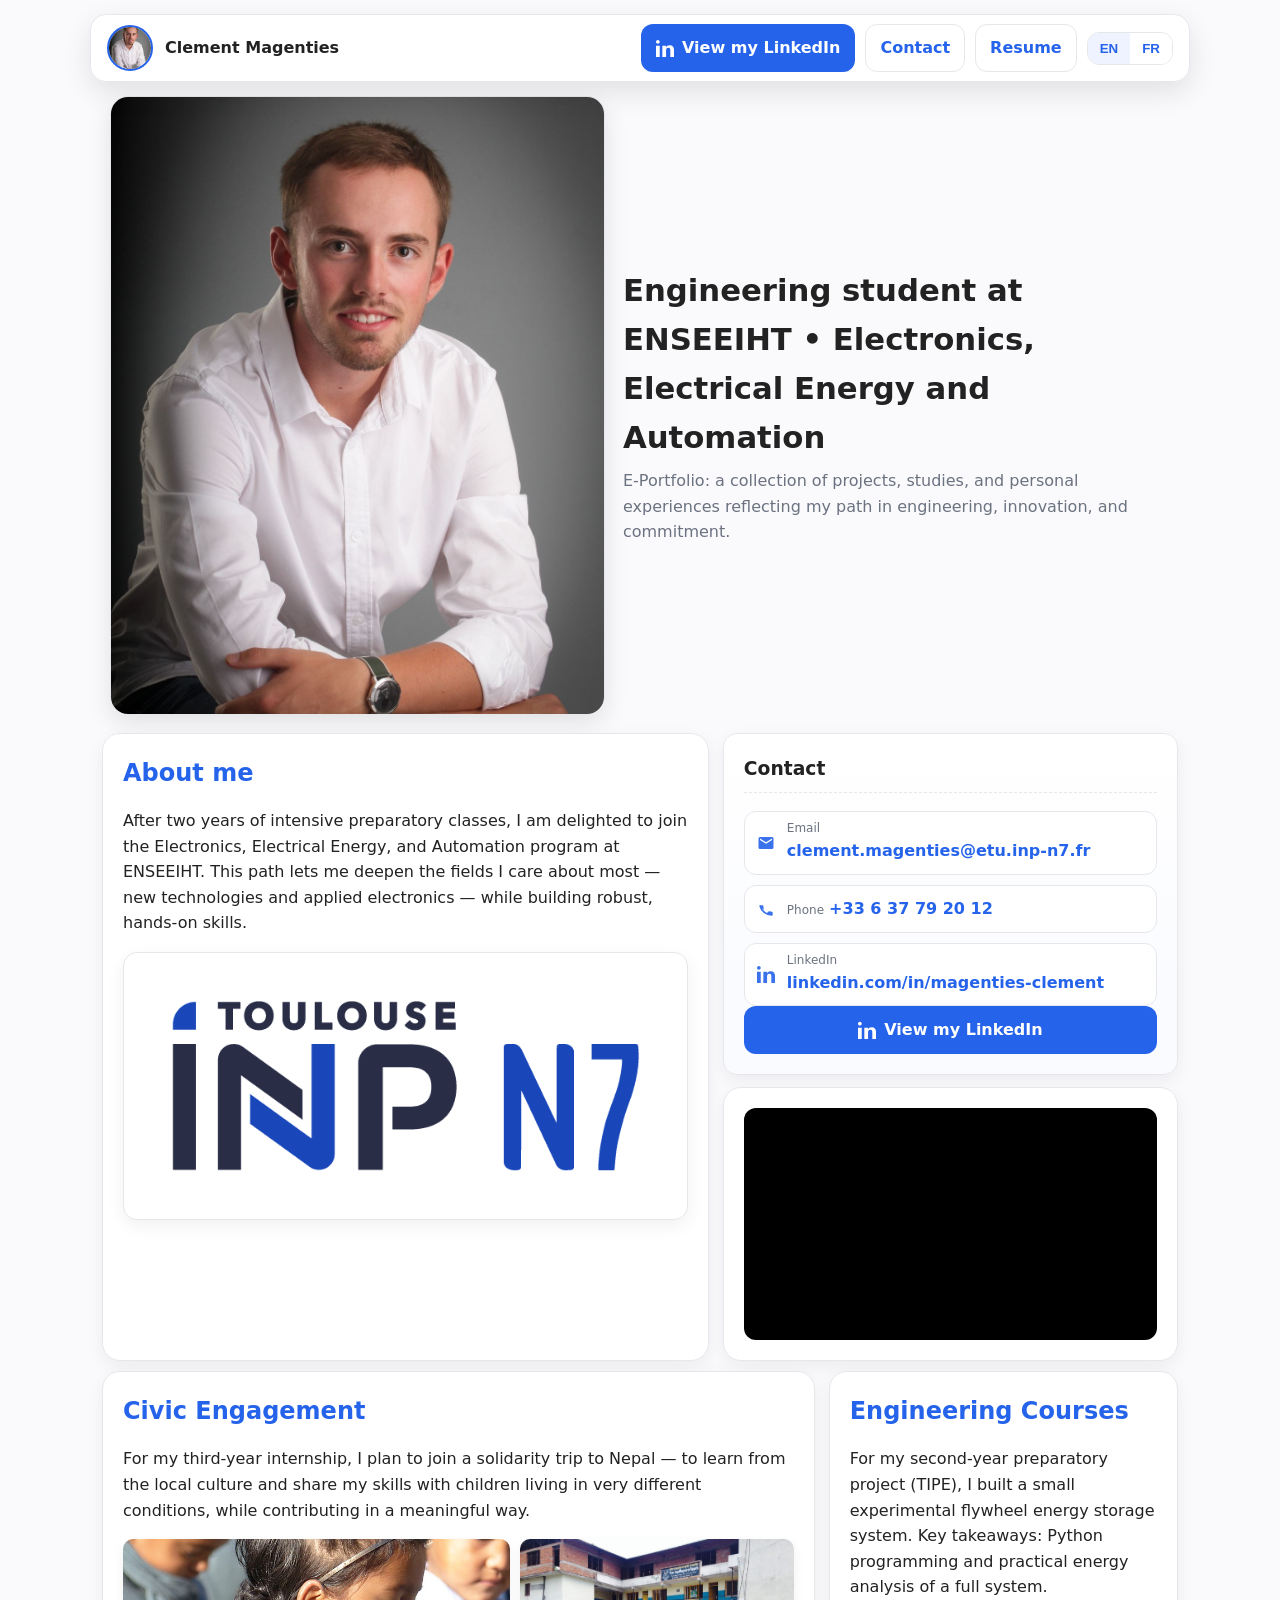
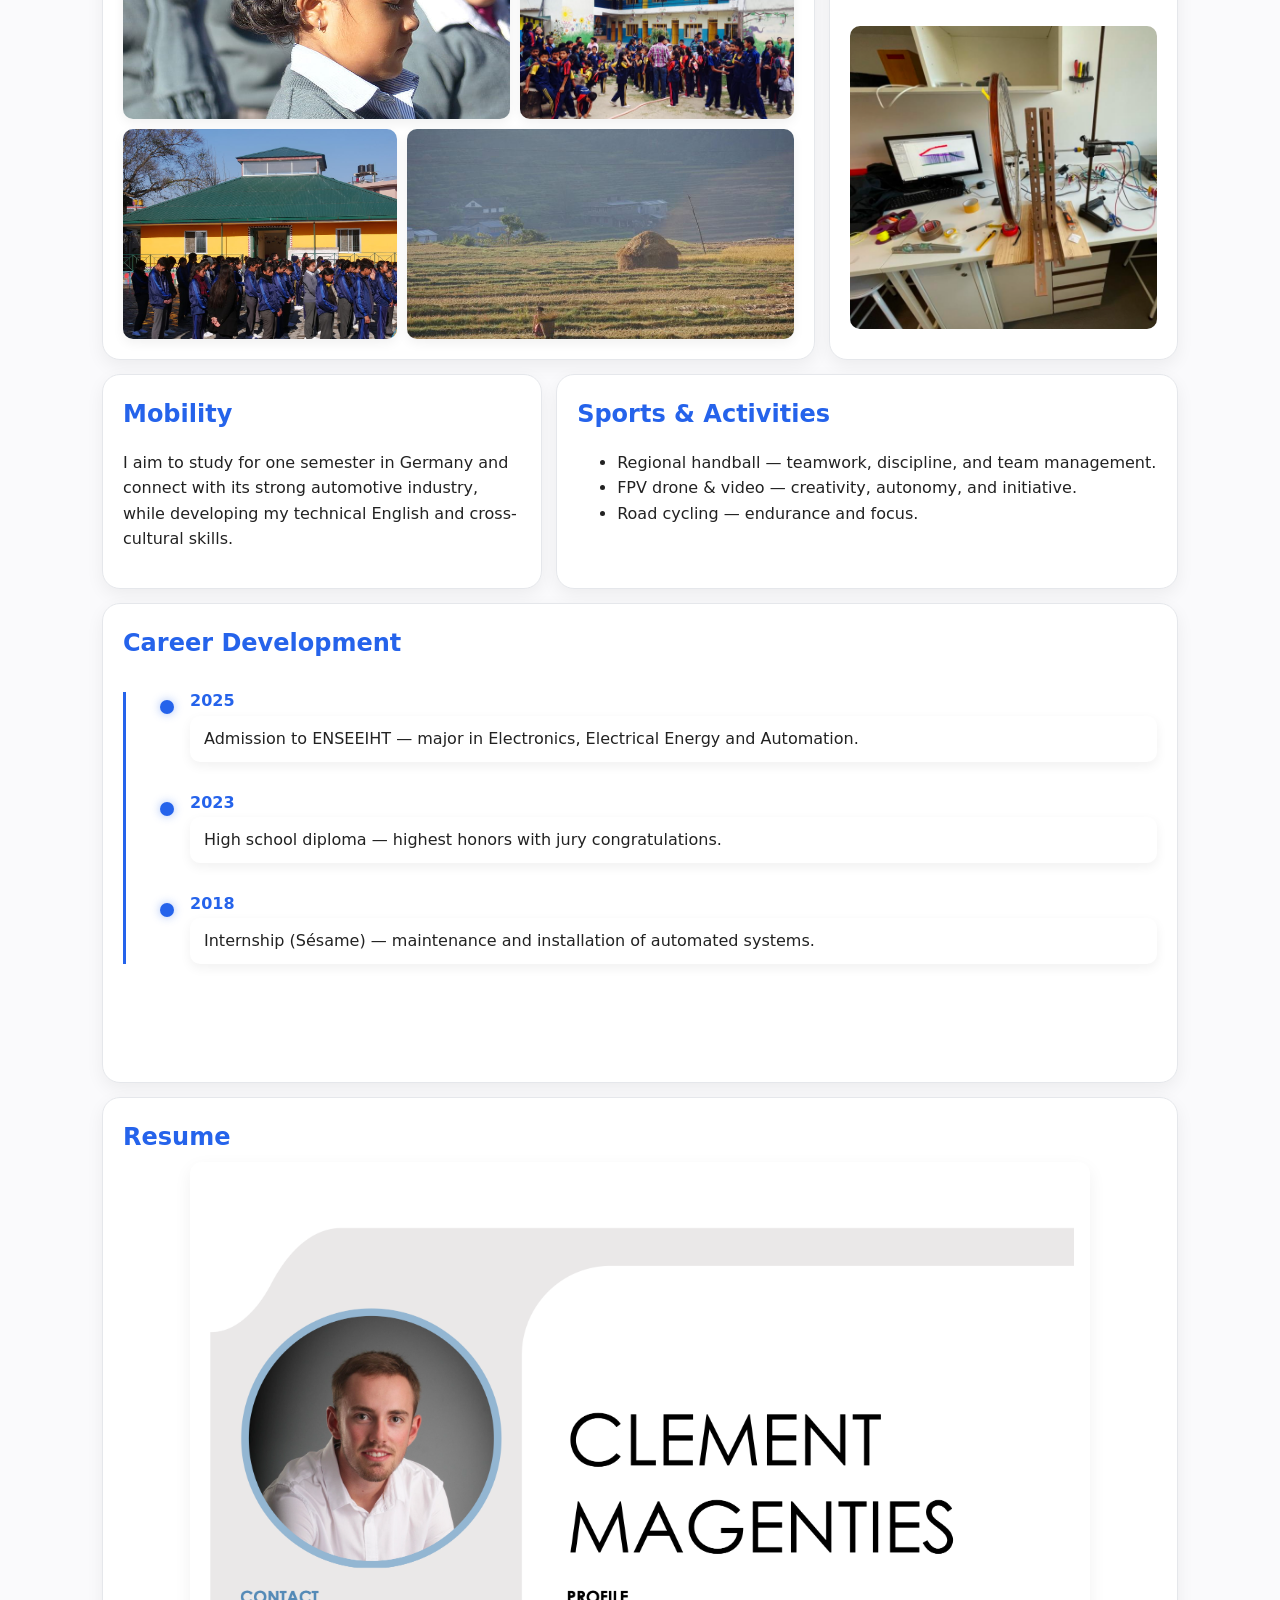
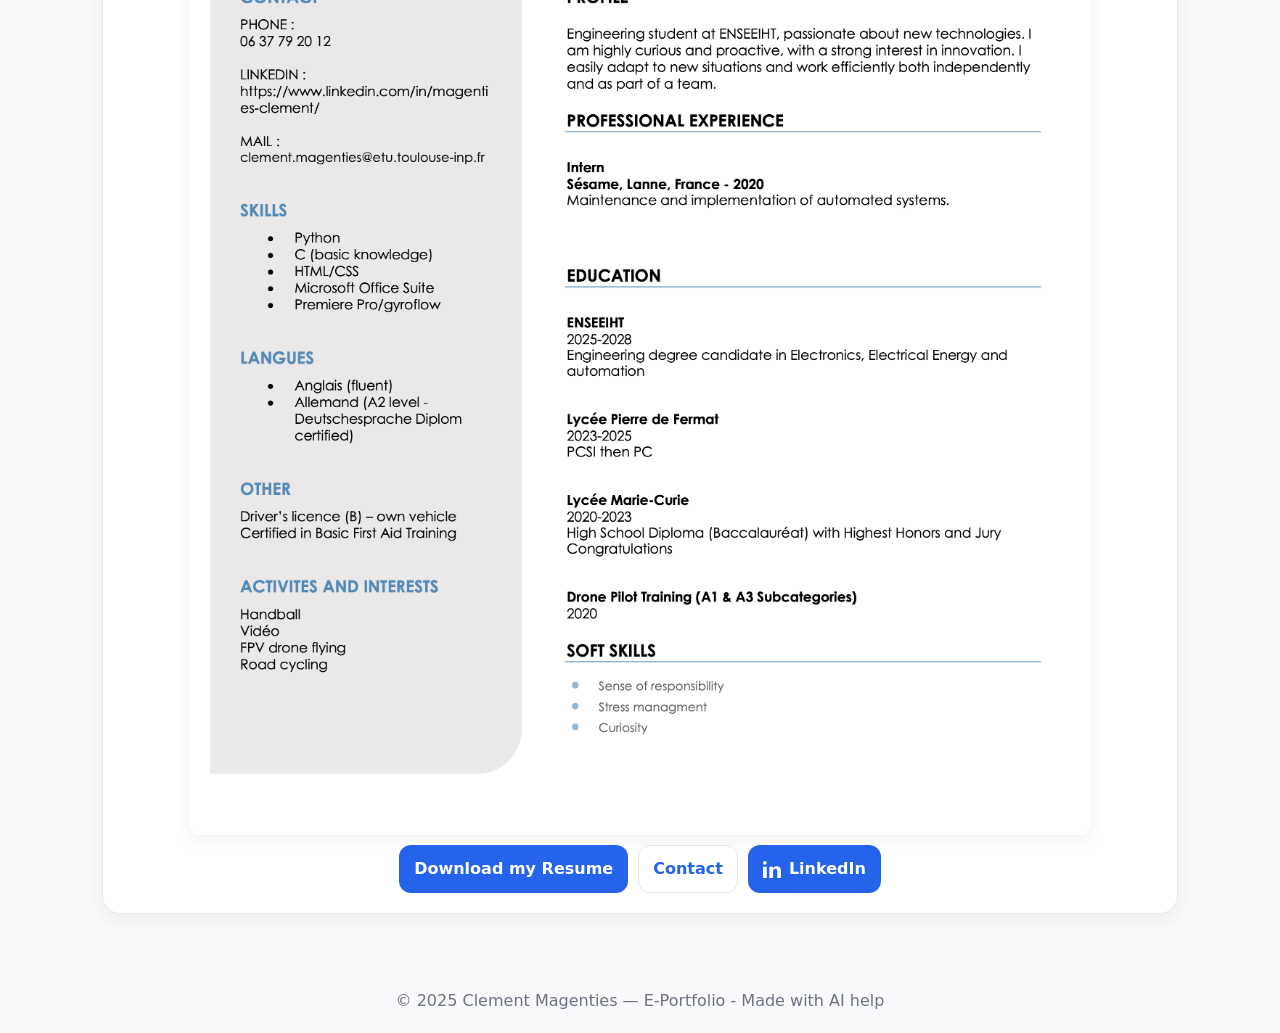
==== commit 50817fdb: "Remove YouTube video ID from iframe source" ====
--- a/index.html
+++ b/index.html
@@ -118,7 +118,7 @@
 
         <div class="block video-card">
           <div class="video-wrap">
-            <iframe src="https://www.youtube.com/embed/lfC99-JU_iE" title="Introduction video" allowfullscreen></iframe>
+            <iframe src="https://www.youtube.com/embed/" title="Introduction video" allowfullscreen></iframe>
           </div>
         </div>
       </aside>
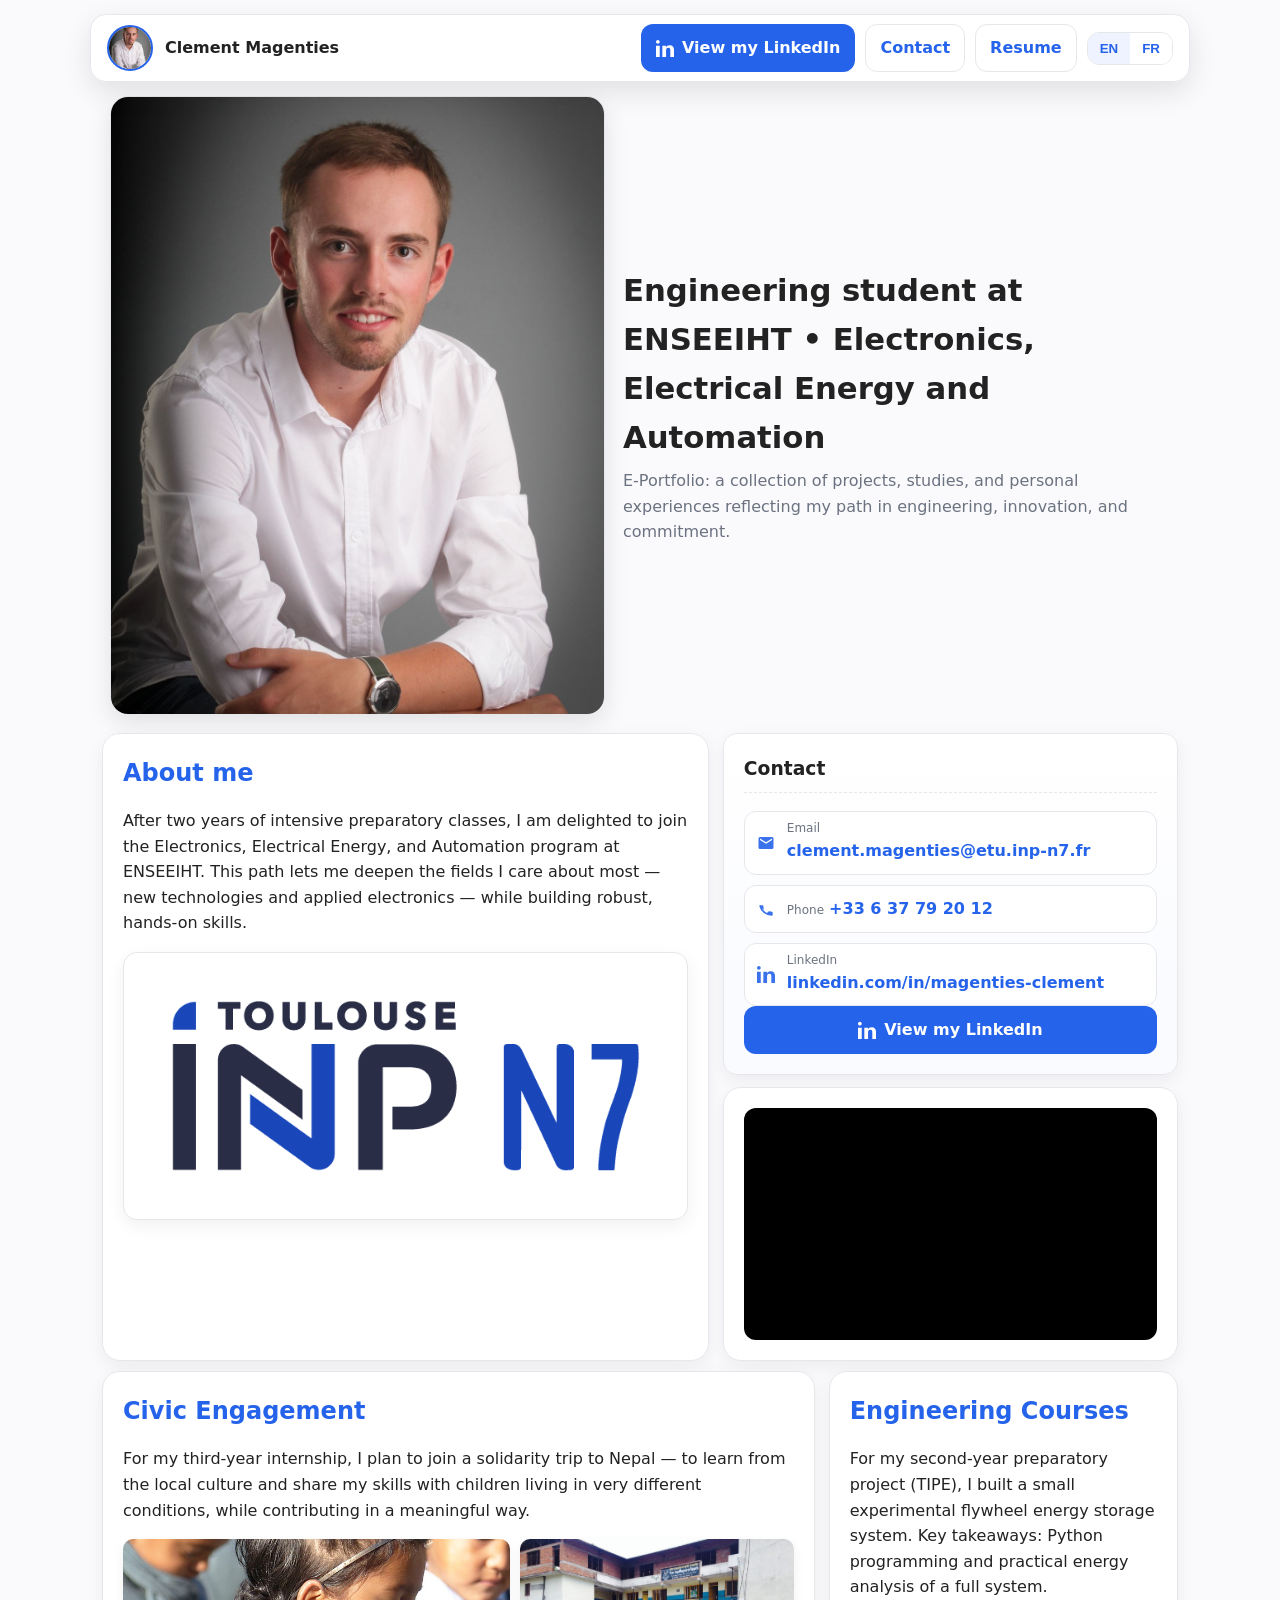
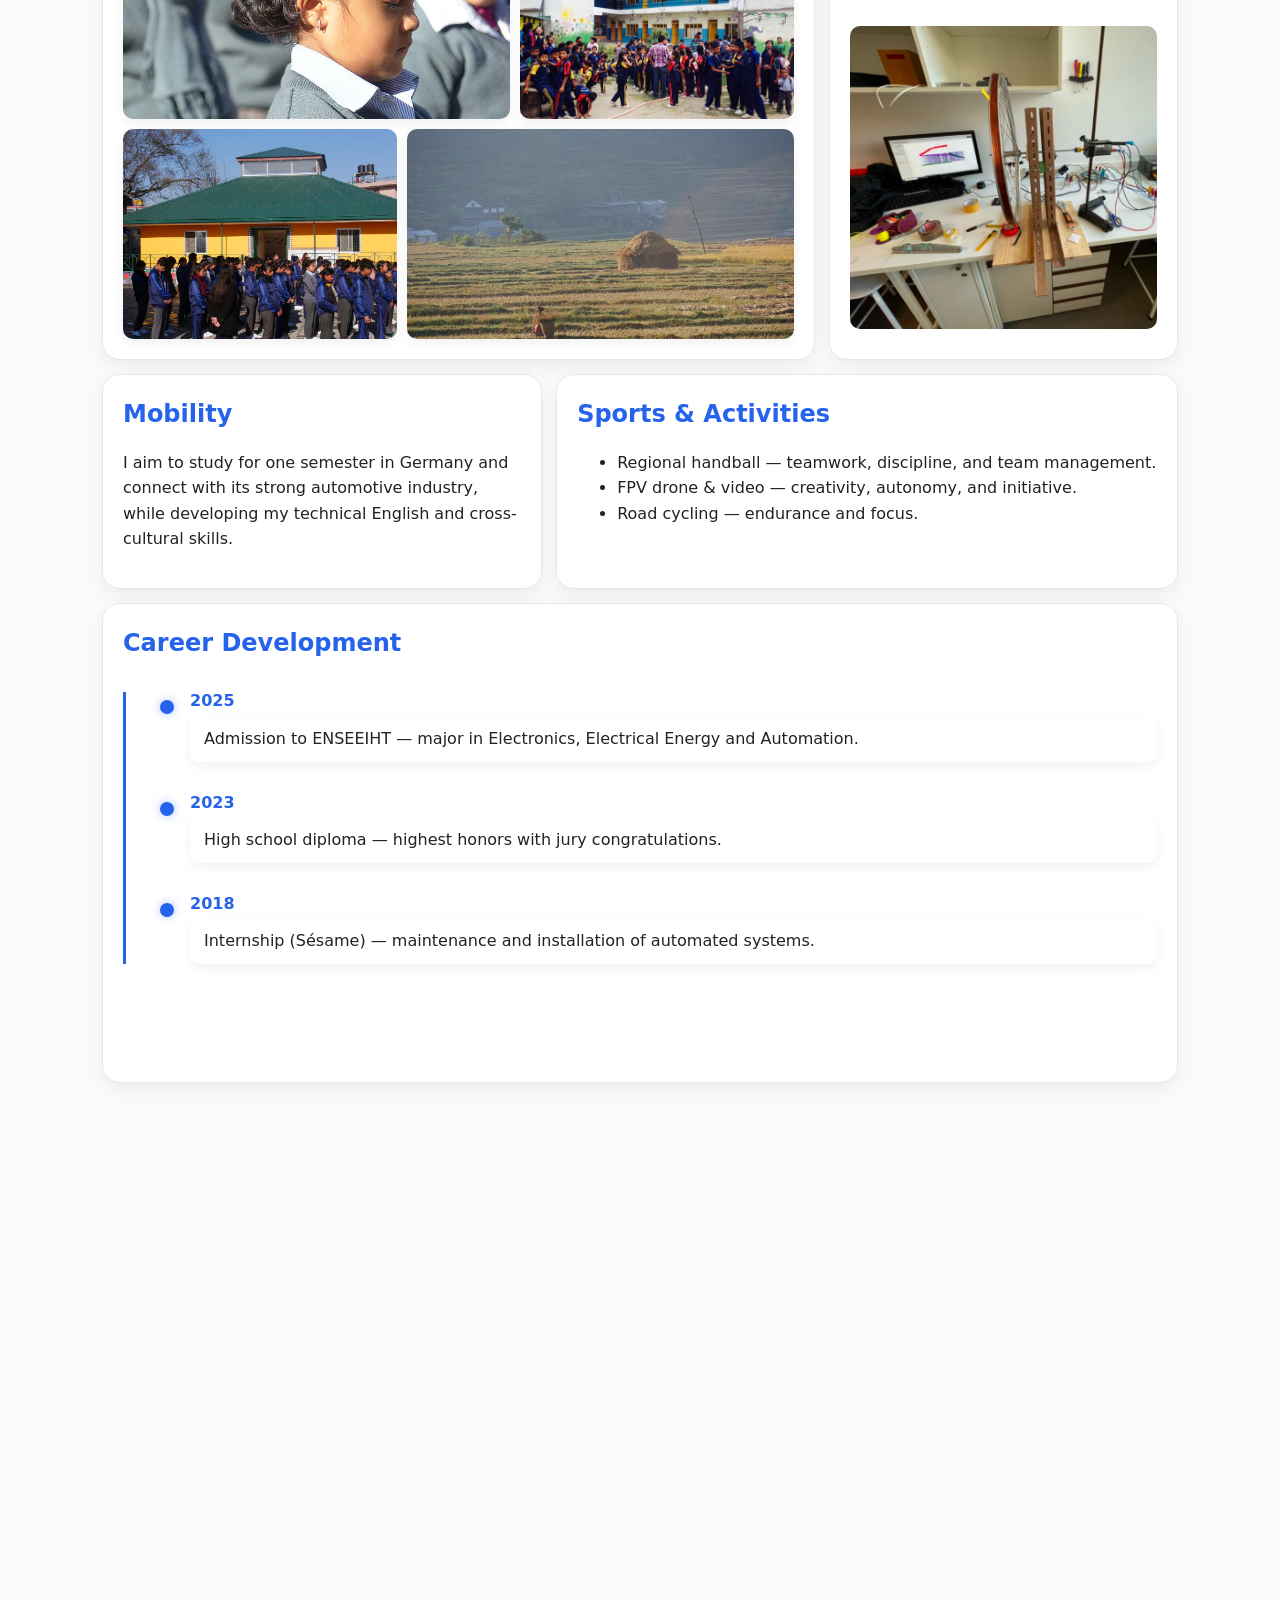
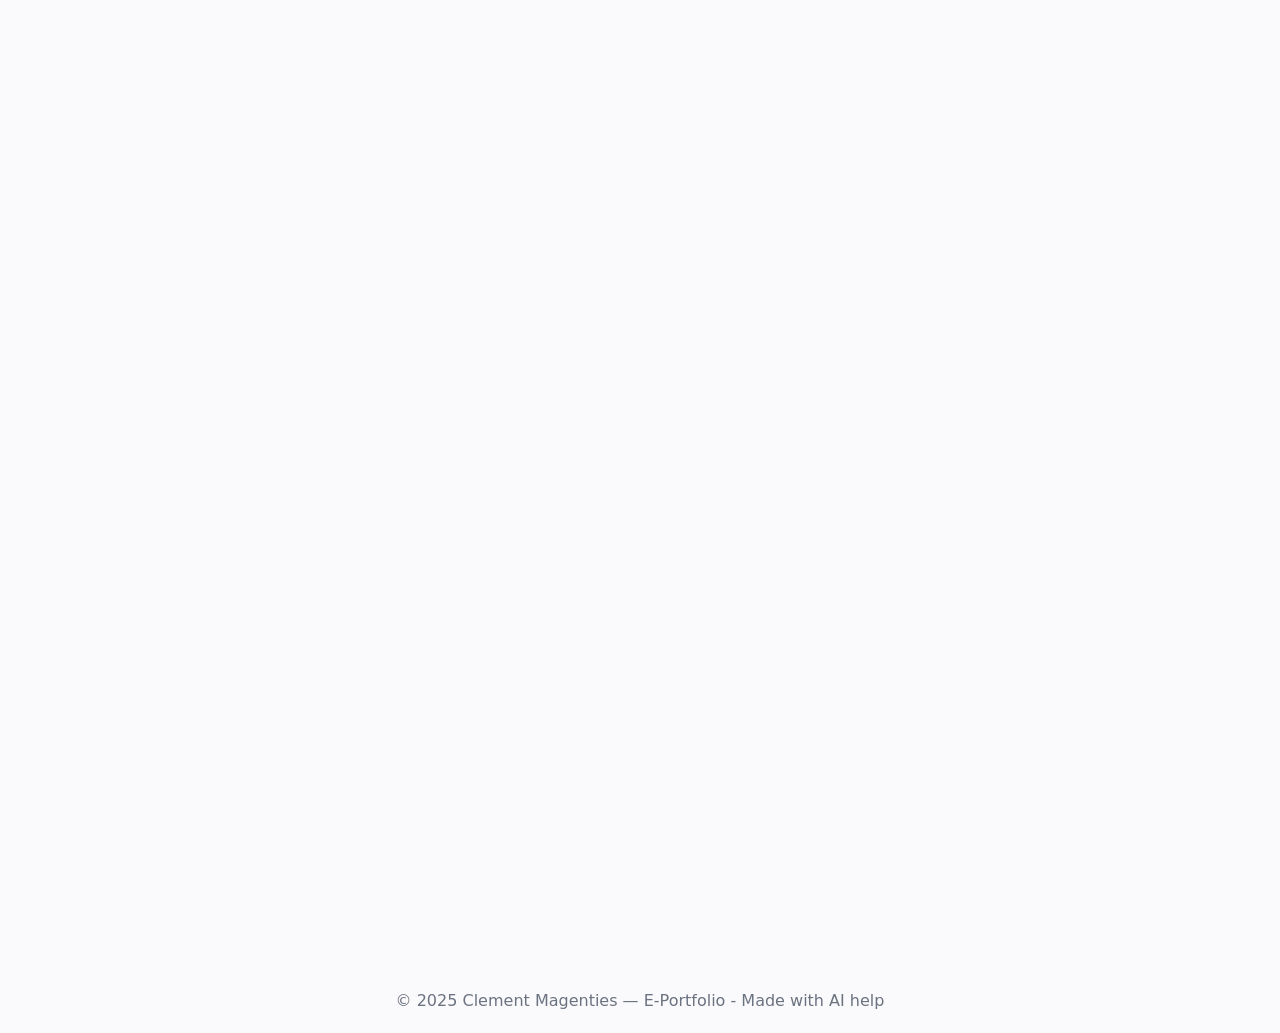
==== commit 68c215b7: "Replace YouTube iframe with Google Drive video" ====
--- a/index.html
+++ b/index.html
@@ -118,7 +118,7 @@
 
         <div class="block video-card">
           <div class="video-wrap">
-            <iframe src="https://www.youtube.com/embed/" title="Introduction video" allowfullscreen></iframe>
+            <iframe src="https://drive.google.com/file/d/1FqugRzJis-ZgSEbQ6sQBfXzX8uGiFQQj/view?usp=sharing/preview" title="Introduction video" allowfullscreen></iframe>
           </div>
         </div>
       </aside>
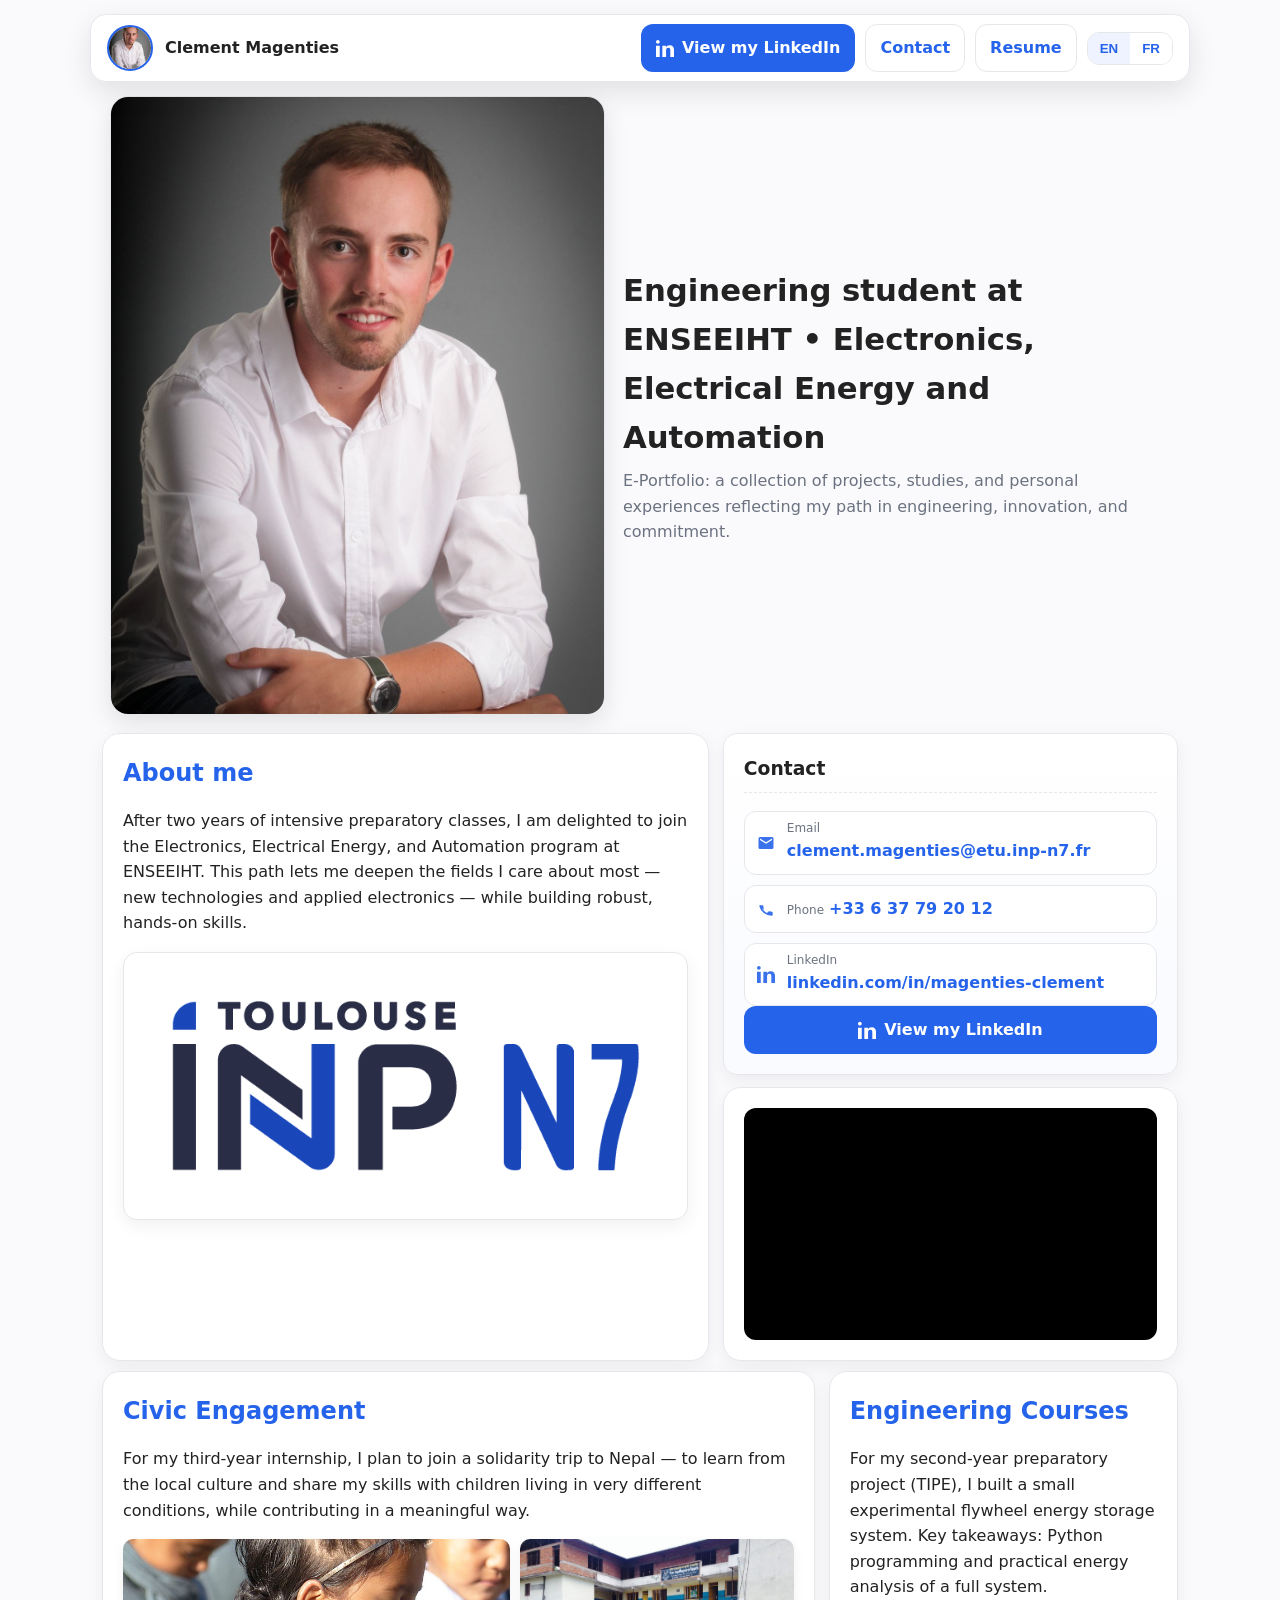
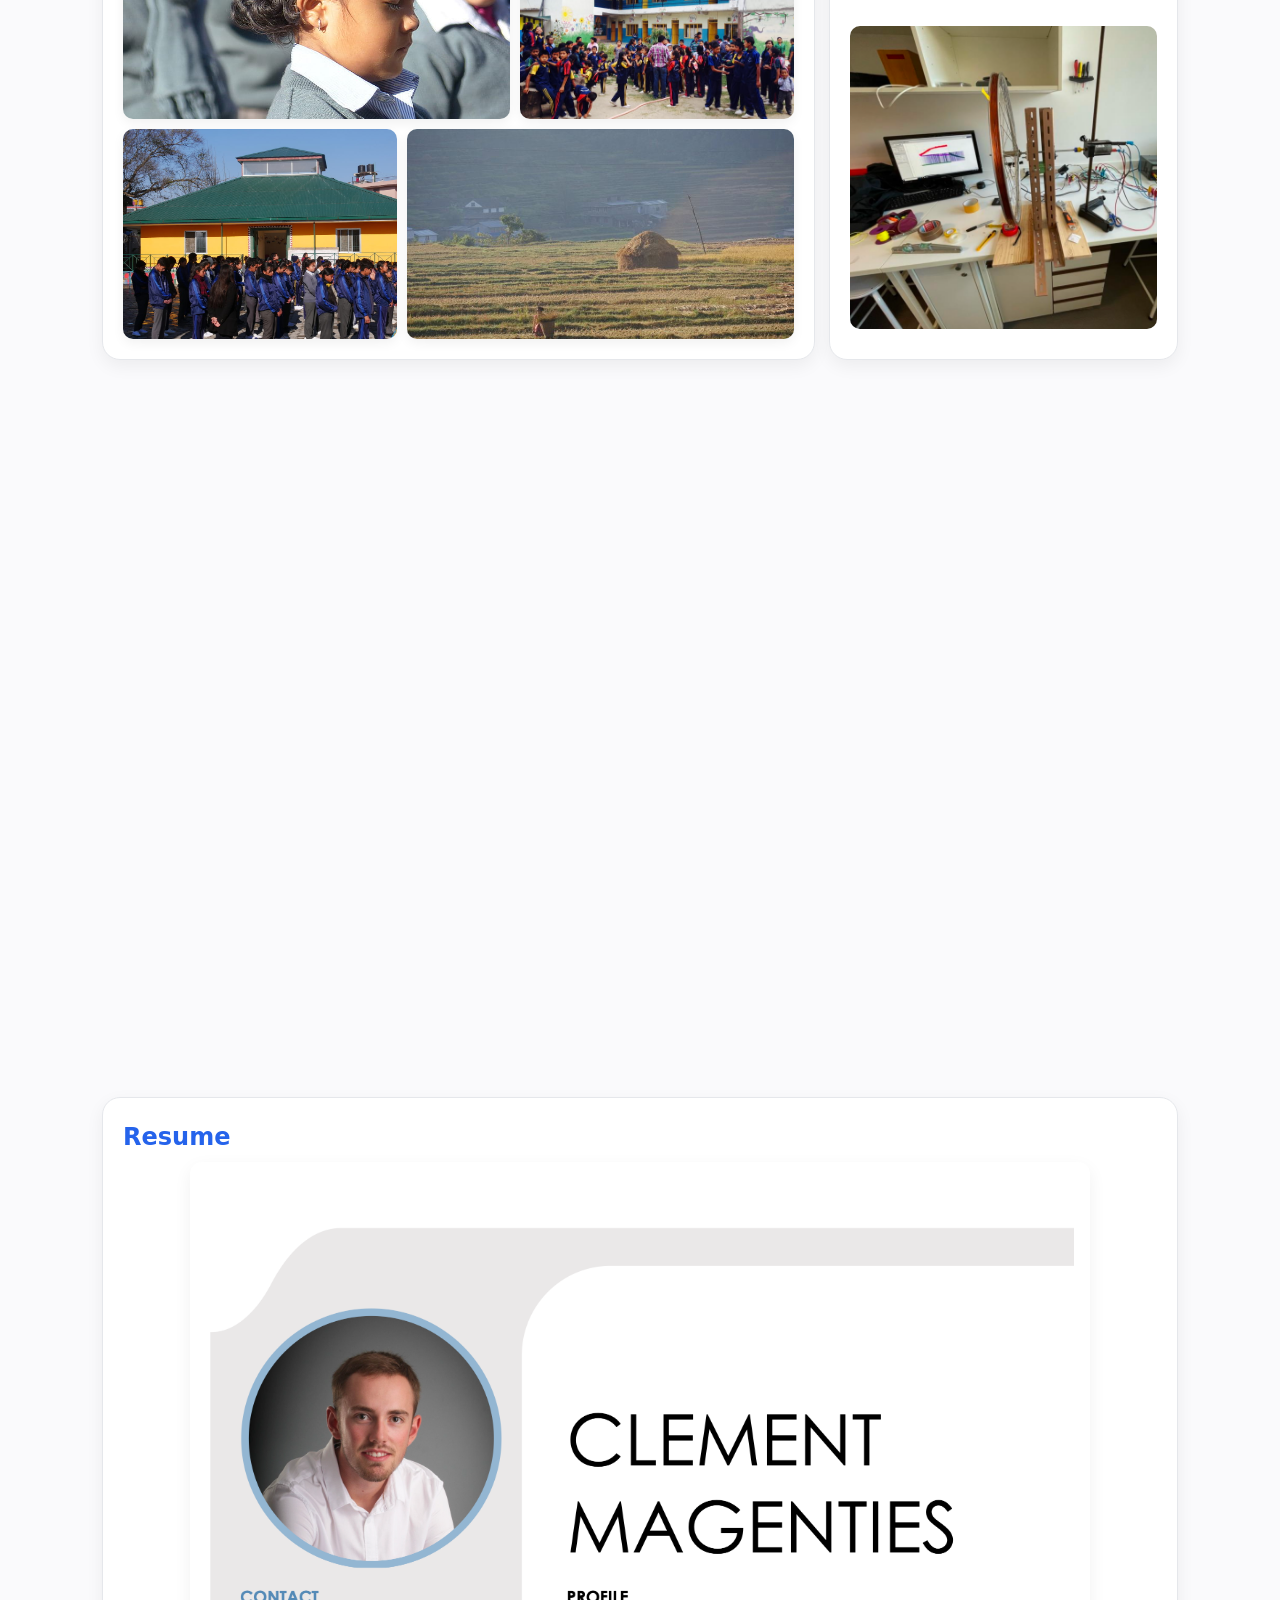
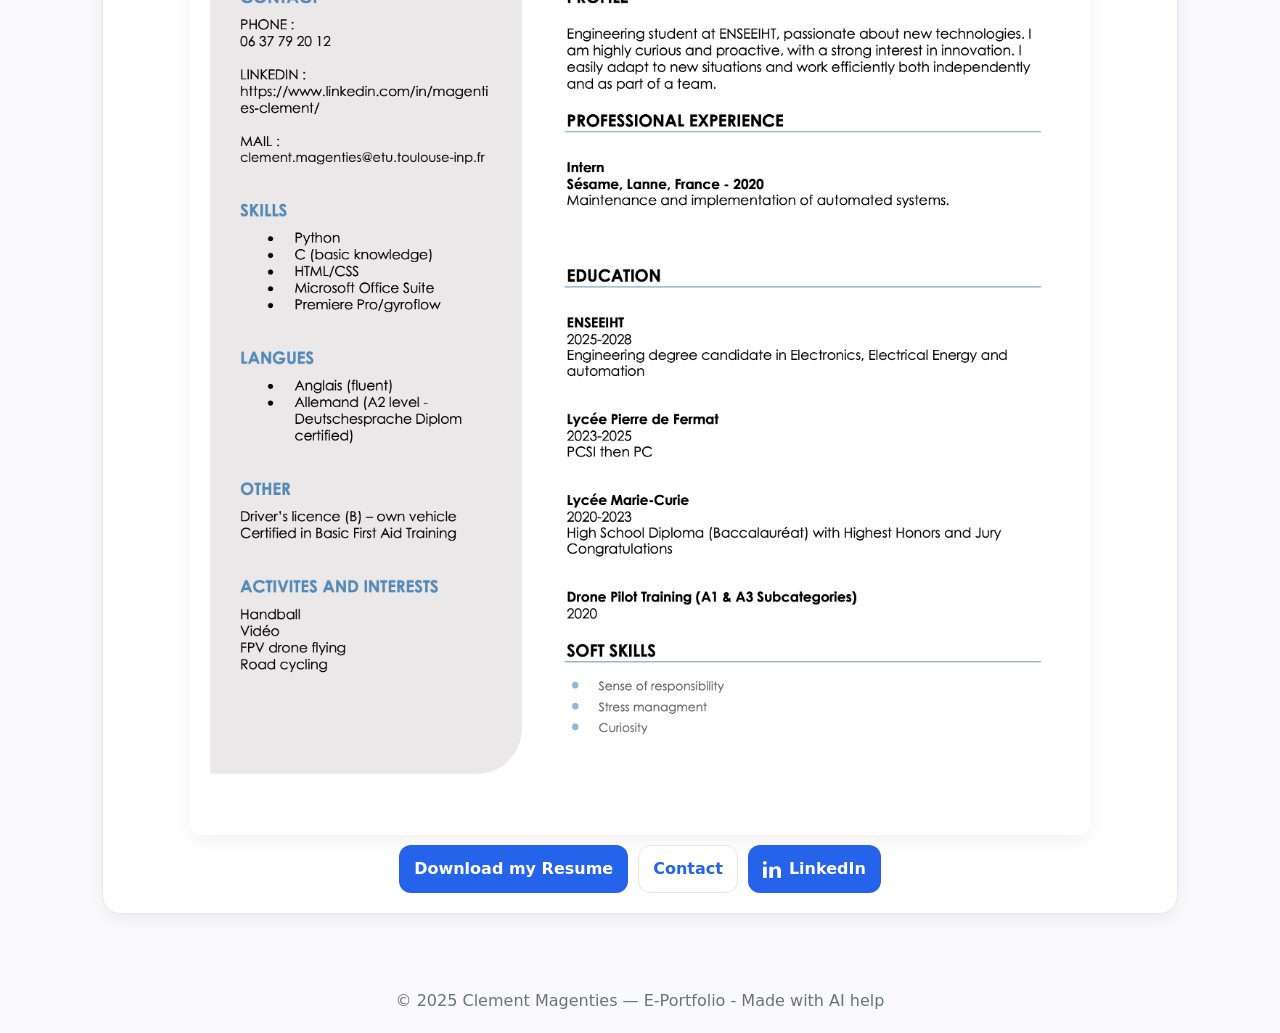
==== commit 76de5282: "Update index.html" ====
--- a/index.html
+++ b/index.html
@@ -118,7 +118,7 @@
 
         <div class="block video-card">
           <div class="video-wrap">
-            <iframe src="https://drive.google.com/file/d/1FqugRzJis-ZgSEbQ6sQBfXzX8uGiFQQj/view?usp=sharing/preview" title="Introduction video" allowfullscreen></iframe>
+            <iframe src="https://drive.google.com/file/d/1FqugRzJis-ZgSEbQ6sQBfXzX8uGiFQQj/preview" title="Introduction video" allowfullscreen></iframe>
           </div>
         </div>
       </aside>
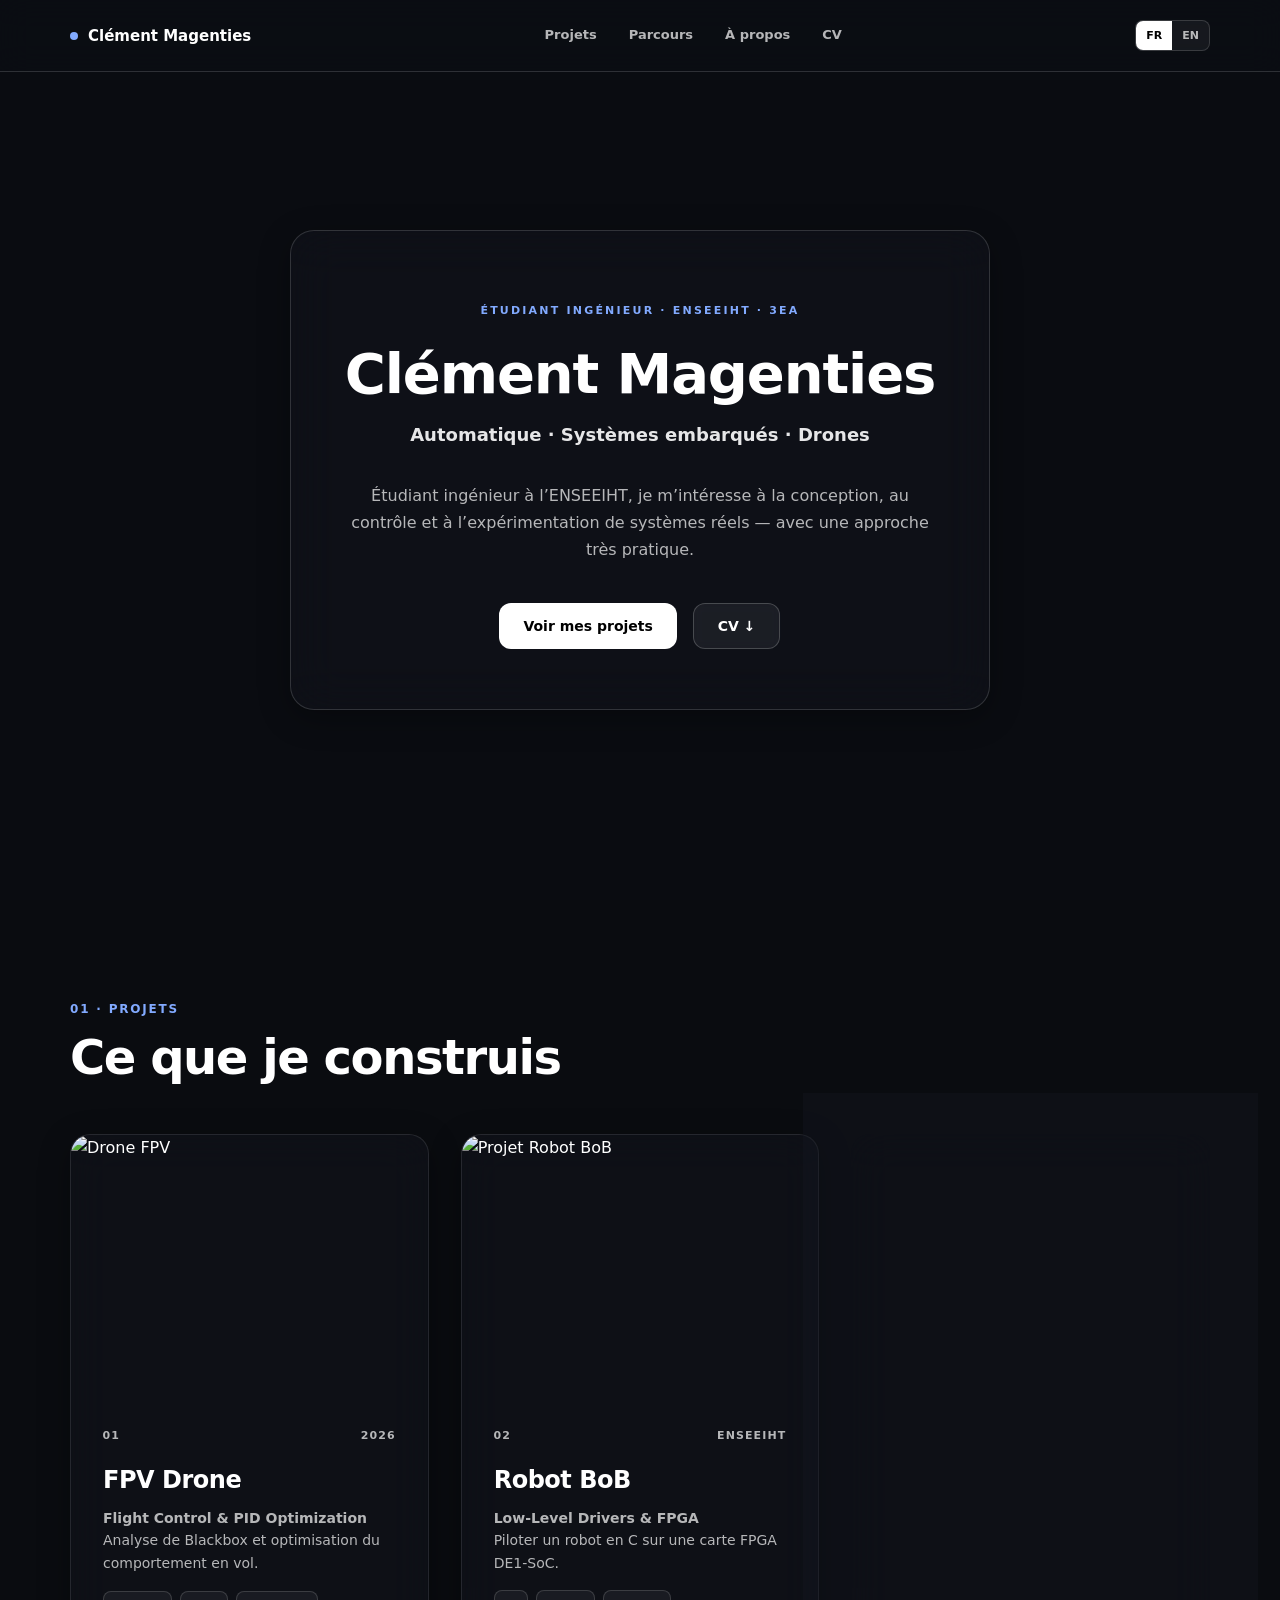
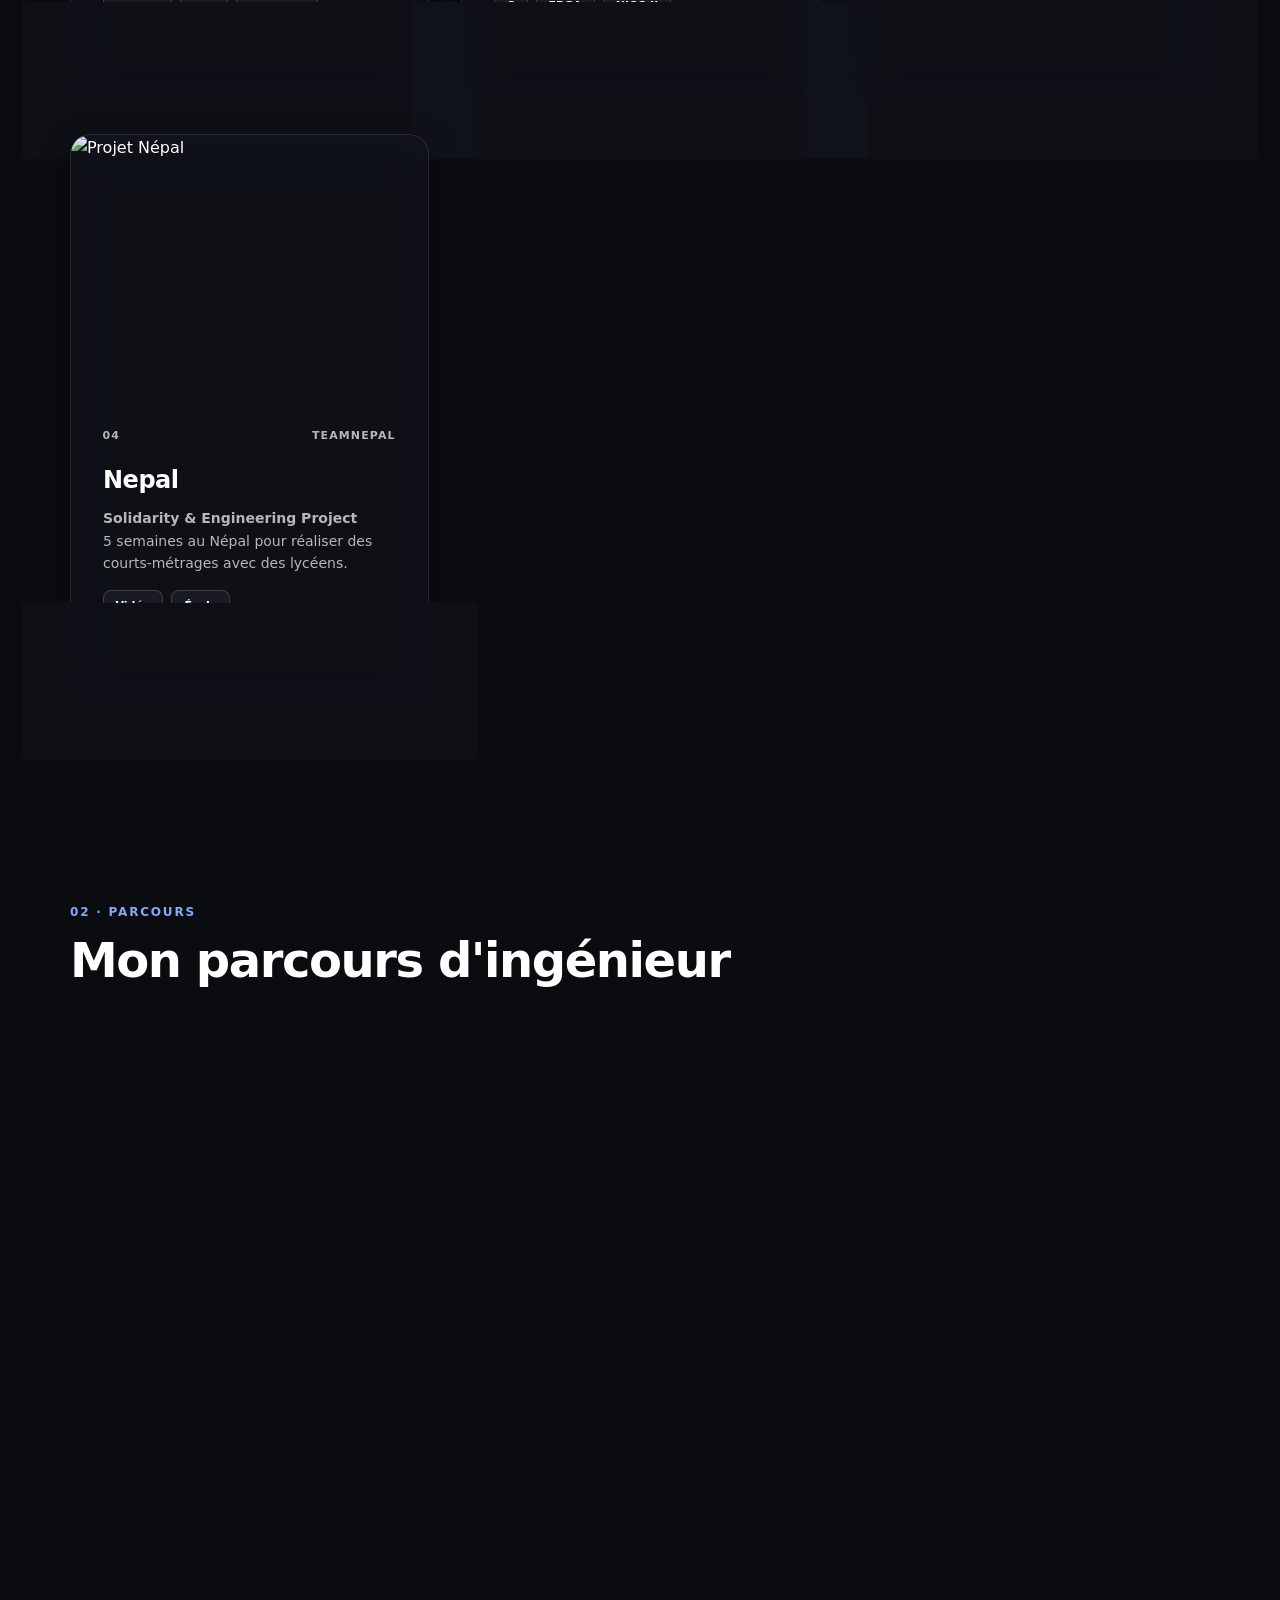
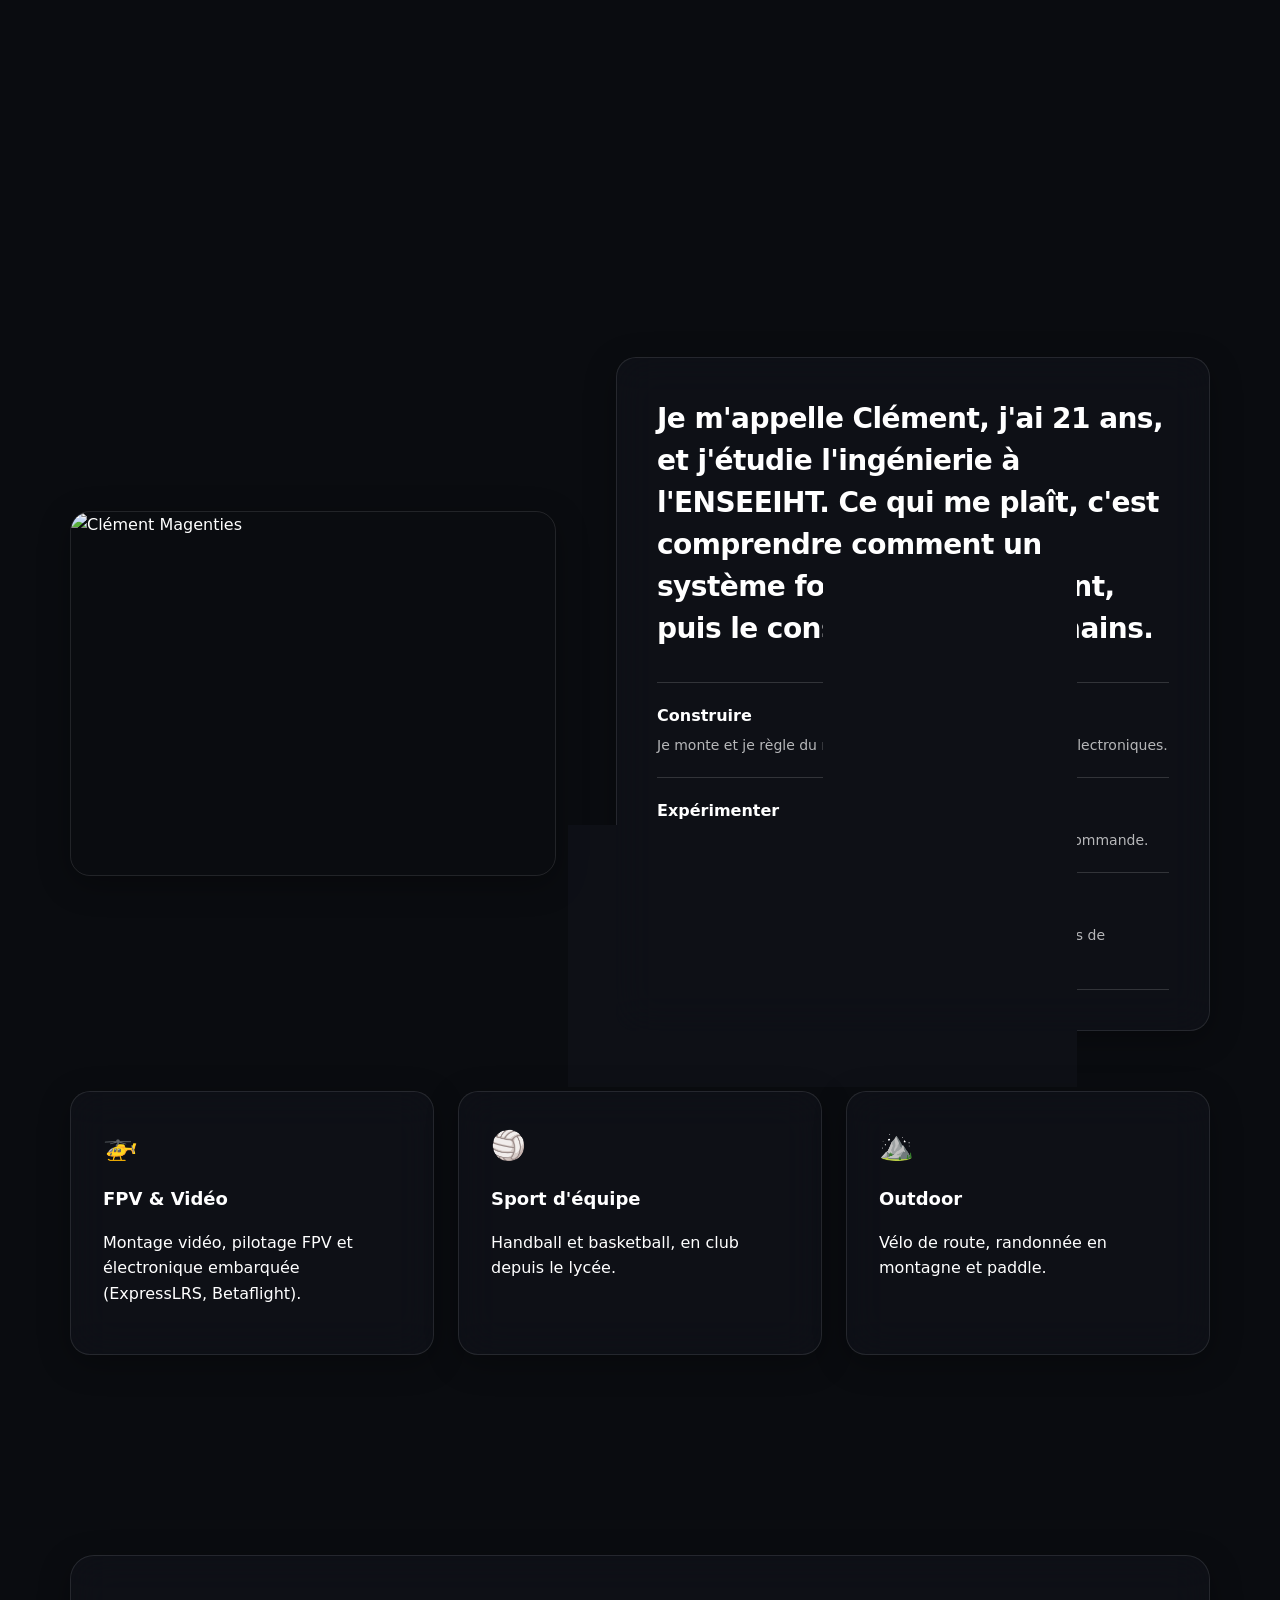
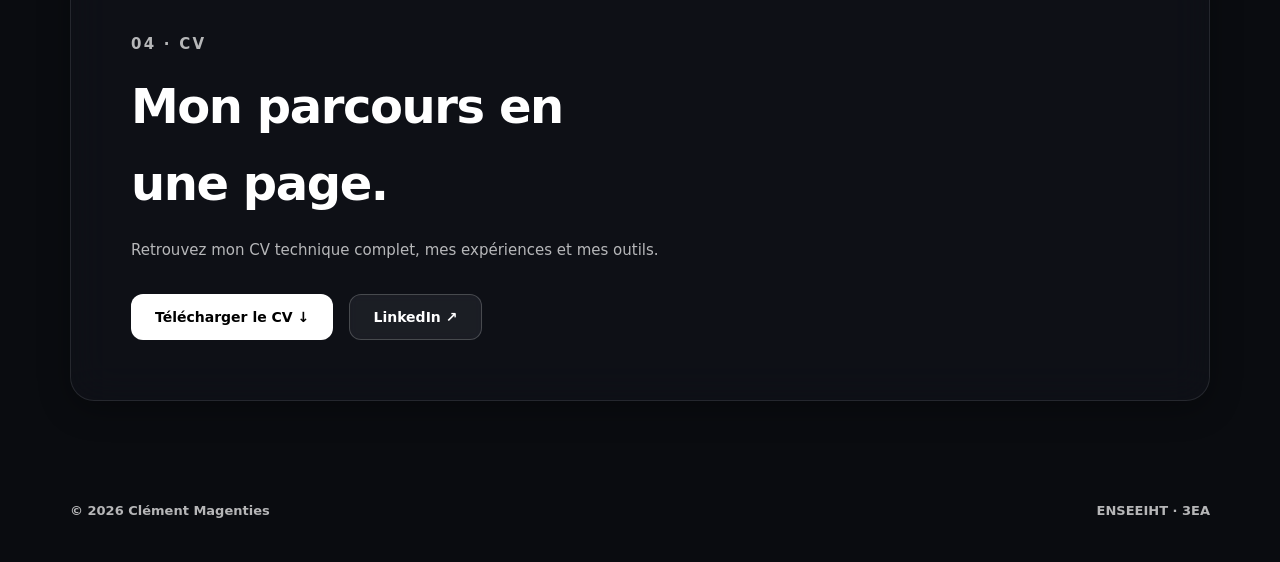
==== commit d6de1355: "Add files via upload" ====
--- a/index.html
+++ b/index.html
@@ -1,319 +1,238 @@
 <!doctype html>
-<html lang="en" class="lang-en">
+<html lang="fr" class="lang-fr">
 <head>
-  <meta charset="utf-8" />
-  <meta name="viewport" content="width=device-width,initial-scale=1" />
-  <title>Clement Magenties – E-Portfolio</title>
-  <link rel="stylesheet" href="style.css" />
-  <script>document.documentElement.classList.add('js');</script>
+  <meta charset="utf-8">
+  <meta name="viewport" content="width=device-width,initial-scale=1">
+  <meta name="description" content="Portfolio de Clément Magenties — étudiant ingénieur à l'ENSEEIHT, 3EA.">
+  <title>Clément Magenties — Engineering Portfolio</title>
+  <link rel="stylesheet" href="style.css">
 </head>
+
 <body>
-
-  <!-- FLOATING TOPBAR -->
-  <header class="topbar">
-    <div class="topbar__left">
-      <div class="topbar__avatar">
-        <img src="profil.jpg" alt="Portrait of Clement Magenties" />
-      </div>
-      <div class="topbar__name">Clement Magenties</div>
-    </div>
-    <div class="topbar__right">
-      <!-- Desktop buttons -->
-      <a class="btn btn--linkedin" href="https://www.linkedin.com/in/magenties-clement/" target="_blank" rel="noopener">
-        <svg width="18" height="18" viewBox="0 0 24 24" aria-hidden="true">
-          <path fill="currentColor" d="M4.98 3.5A2.5 2.5 0 1 1 0 3.5a2.5 2.5 0 0 1 4.98 0zM0 8.99h5V24H0zM8.5 8.99h4.79v2.04h.07c.67-1.27 2.3-2.61 4.74-2.61 5.07 0 6 3.34 6 7.68V24h-5v-7.95c0-1.9-.03-4.34-2.64-4.34-2.64 0-3.04 2.06-3.04 4.2V24h-5z"/>
-        </svg>
-        <span data-lang="en">View my LinkedIn</span>
-        <span data-lang="fr">Voir mon LinkedIn</span>
-      </a>
-
-      <a class="btn btn--ghost" href="#contact">
-        <span data-lang="en">Contact</span>
-        <span data-lang="fr">Contact</span>
-      </a>
-      <a class="btn btn--ghost" href="#cv">
-        <span data-lang="en">Resume</span>
-        <span data-lang="fr">CV</span>
-      </a>
-
-      <!-- Language switch -->
-      <div class="lang-switch" role="group" aria-label="Language switch">
-        <button class="lang-btn" data-lang-switch="en" aria-pressed="true">EN</button>
-        <button class="lang-btn" data-lang-switch="fr" aria-pressed="false">FR</button>
+  <!-- LA VIDÉO DE FOND GLOBALE -->
+  <div class="site-bg">
+    <!-- Remplace "mavideo.mp4" par le nom exact de ton fichier vidéo -->
+    <video autoplay loop muted playsinline class="bg-video">
+      <source src="mavideo.mp4" type="video/mp4">
+    </video>
+    <!-- Ce calque assombrit la vidéo pour garder le texte lisible -->
+    <div class="bg-overlay"></div>
+  </div>
+
+  <header class="site-header">
+    <a class="brand" href="#home" aria-label="Accueil">
+      <span class="brand__dot"></span>
+      <span>Clément Magenties</span>
+    </a>
+    <nav class="nav">
+      <a href="#projects"><span data-lang="fr">Projets</span><span data-lang="en">Projects</span></a>
+      <a href="#journey"><span data-lang="fr">Parcours</span><span data-lang="en">Journey</span></a>
+      <a href="#about"><span data-lang="fr">À propos</span><span data-lang="en">About</span></a>
+      <a href="#cv">CV</a>
+    </nav>
+    <div class="nav-actions">
+      <div class="lang-switch" role="group">
+        <button class="lang-btn" data-lang-switch="fr" aria-pressed="true">FR</button>
+        <button class="lang-btn" data-lang-switch="en" aria-pressed="false">EN</button>
       </div>
     </div>
   </header>
 
-  <!-- HERO -->
-  <section class="hero hero--split fade-scroll">
-    <div class="hero__image">
-      <img src="profil.jpg" alt="Portrait of Clement Magenties">
-    </div>
-    <div class="hero__content">
-      <h1>
-        <span data-lang="en">Engineering student at ENSEEIHT • Electronics, Electrical Energy and Automation</span>
-        <span data-lang="fr">Étudiant en ingénierie à l’ENSEEIHT • Électronique, Énergie électrique et Automatique</span>
-      </h1>
-      <p class="hero__sub">
-        <span data-lang="en">E-Portfolio: a collection of projects, studies, and personal experiences reflecting my path in engineering, innovation, and commitment.</span>
-        <span data-lang="fr">E-portfolio : une sélection de projets, d’études et d’expériences qui reflètent mon parcours en ingénierie, innovation et engagement.</span>
-      </p>
-    </div>
-  </section>
-
-  <!-- ABOUT + CONTACT -->
-  <section id="about" class="about fade-scroll">
-    <div class="about__grid">
-      <article class="block about__text">
-        <h2>
-          <span data-lang="en">About me</span>
-          <span data-lang="fr">À propos</span>
-        </h2>
-        <p>
-          <span data-lang="en">
-            After two years of intensive preparatory classes, I am delighted to join the Electronics, Electrical Energy, and Automation program at ENSEEIHT.
-            This path lets me deepen the fields I care about most — new technologies and applied electronics — while building robust, hands-on skills.
-          </span>
-          <span data-lang="fr">
-            Après deux années de classe préparatoire, je suis ravi d’intégrer la filière Électronique, Énergie électrique et Automatique de l’ENSEEIHT.
-            Ce parcours me permet d’approfondir les domaines qui m’intéressent — nouvelles technologies et électronique appliquée — tout en développant des compétences concrètes.
-          </span>
+  <main id="home">
+    <section class="hero-fullscreen">
+      <div class="hero-glass reveal">
+        <p class="hero__eyebrow">
+          <span data-lang="fr">Étudiant Ingénieur · ENSEEIHT · 3EA</span>
+          <span data-lang="en">Engineering Student · ENSEEIHT · 3EA</span>
         </p>
-
-        <!-- ABOUT IMAGE (ratio 682x322, no caption) -->
-        <figure class="about__photo">
-          <img src="about.jpg" alt="Electronics workbench and projects">
-        </figure>
-      </article>
-
-      <aside id="contact" class="sidebar">
-        <div class="block contact-card">
-          <h3>
-            <span data-lang="en">Contact</span>
-            <span data-lang="fr">Contact</span>
-          </h3>
-          <ul class="contact-list">
-            <li>
-              <span>Email</span>
-              <a href="mailto:clement.magenties@etu.inp-n7.fr">clement.magenties@etu.inp-n7.fr</a>
-            </li>
-            <li>
-              <span data-lang="en">Phone</span>
-              <span data-lang="fr">Téléphone</span>
-              <a href="tel:+33637792012">+33 6 37 79 20 12</a>
-            </li>
-            <li>
-              <span>LinkedIn</span>
-              <a href="https://www.linkedin.com/in/magenties-clement/" target="_blank" rel="noopener">linkedin.com/in/magenties-clement</a>
-            </li>
-          </ul>
-          <a class="btn btn--linkedin btn--full" href="https://www.linkedin.com/in/magenties-clement/" target="_blank" rel="noopener">
-            <svg width="18" height="18" viewBox="0 0 24 24" aria-hidden="true">
-              <path fill="currentColor" d="M4.98 3.5C4.98 4.88 3.86 6 2.48 6S0 4.88 0 3.5 1.12 1 2.5 1 4.98 2.12 4.98 3.5zM0 8.99h5V24H0V8.99zM8.5 8.99h4.79v2.04h.07c.67-1.27 2.3-2.61 4.74-2.61 5.07 0 6 3.34 6 7.68V24h-5v-7.95c0-1.9-.03-4.34-2.64-4.34-2.64 0-3.04 2.06-3.04 4.2V24h-5V8.99z"/>
-            </svg>
-            <span data-lang="en">View my LinkedIn</span>
-            <span data-lang="fr">Voir mon LinkedIn</span>
-          </a>
-        </div>
-
-        <div class="block video-card">
-          <div class="video-wrap">
-            <iframe src="https://drive.google.com/file/d/1FqugRzJis-ZgSEbQ6sQBfXzX8uGiFQQj/preview" title="Introduction video" allowfullscreen></iframe>
-          </div>
-        </div>
-      </aside>
-    </div>
-  </section>
-
-  <!-- MAIN GRID -->
-  <main class="grid">
-    <section id="civic" class="block block--civic fade-scroll">
-      <h2>
-        <span data-lang="en">Civic Engagement</span>
-        <span data-lang="fr">Engagement citoyen</span>
-      </h2>
-      <p>
-        <span data-lang="en">
-          For my third-year internship, I plan to join a solidarity trip to Nepal — to learn from the local culture and share my skills with children living in very different conditions, while contributing in a meaningful way.
-        </span>
-        <span data-lang="fr">
-          Pour mon stage de L3, je souhaite participer à un voyage solidaire au Népal — pour apprendre de la culture locale et partager mes compétences auprès d’enfants vivant dans des conditions très différentes, tout en apportant une aide concrète.
-        </span>
-      </p>
-      <div class="gallery">
-        <img src="nepal1.jpg" alt="Nepal solidarity project — 1">
-        <img src="nepal2.jpg" alt="Nepal solidarity project — 2">
-        <img src="nepal3.jpg" alt="Nepal solidarity project — 3">
-        <img src="nepal4.jpg" alt="Nepal solidarity project — 4">
-      </div>
-    </section>
-
-    <section id="engineering" class="block fade-scroll">
-      <h2>
-        <span data-lang="en">Engineering Courses</span>
-        <span data-lang="fr">Cursus d’ingénierie</span>
-      </h2>
-      <p>
-        <span data-lang="en">
-          For my second-year preparatory project (TIPE), I built a small experimental flywheel energy storage system.
-          Key takeaways: Python programming and practical energy analysis of a full system.
-        </span>
-        <span data-lang="fr">
-          Pour mon TIPE de deuxième année, j’ai conçu une petite SISE — stockage d’énergie par volant d’inertie.
-          Compétences clés : programmation Python et analyse énergétique d’un système complet.
-        </span>
-      </p>
-      <img class="block__img" src="project.jpg" alt="Engineering project image">
-    </section>
-
-    <section id="mobility" class="block fade-scroll">
-      <h2>
-        <span data-lang="en">Mobility</span>
-        <span data-lang="fr">Mobilité</span>
-      </h2>
-      <p>
-        <span data-lang="en">
-          I aim to study for one semester in Germany and connect with its strong automotive industry, while developing my technical English and cross-cultural skills.
-        </span>
-        <span data-lang="fr">
-          Je souhaite effectuer un semestre en Allemagne, au plus près de l’industrie automobile, tout en renforçant mon anglais technique et mes compétences interculturelles.
-        </span>
-      </p>
-    </section>
-
-    <section id="sports" class="block fade-scroll">
-      <h2>
-        <span data-lang="en">Sports & Activities</span>
-        <span data-lang="fr">Sports & activités</span>
-      </h2>
-      <ul>
-        <li>
-          <span data-lang="en">Regional handball — teamwork, discipline, and team management.</span>
-          <span data-lang="fr">Handball niveau régional — esprit d’équipe, rigueur, management d’équipes.</span>
-        </li>
-        <li>
-          <span data-lang="en">FPV drone & video — creativity, autonomy, and initiative.</span>
-          <span data-lang="fr">Drone FPV & vidéo — créativité, autonomie, sens de l’initiative.</span>
-        </li>
-        <li>
-          <span data-lang="en">Road cycling — endurance and focus.</span>
-          <span data-lang="fr">Vélo de route — endurance et concentration.</span>
-        </li>
-      </ul>
-    </section>
-
-    <!-- CAREER DEVELOPMENT -->
-    <section id="career" class="block block--career fade-scroll">
-      <h2>
-        <span data-lang="en">Career Development</span>
-        <span data-lang="fr">Développement professionnel</span>
-      </h2>
-      <div class="timeline">
-        <div class="timeline__item">
-          <div class="timeline__marker"></div>
-          <div class="timeline__date">2025</div>
-          <div class="timeline__content">
-            <span data-lang="en">Admission to ENSEEIHT — major in Electronics, Electrical Energy and Automation.</span>
-            <span data-lang="fr">Arrivée à l’ENSEEIHT — filière Électronique, Énergie électrique et Automatique.</span>
-          </div>
-        </div>
-        <div class="timeline__item">
-          <div class="timeline__marker"></div>
-          <div class="timeline__date">2023</div>
-          <div class="timeline__content">
-            <span data-lang="en">High school diploma — highest honors with jury congratulations.</span>
-            <span data-lang="fr">Obtention du baccalauréat — mention Très bien avec félicitations du jury.</span>
-          </div>
-        </div>
-        <div class="timeline__item">
-          <div class="timeline__marker"></div>
-          <div class="timeline__date">2018</div>
-          <div class="timeline__content">
-            <span data-lang="en">Internship (Sésame) — maintenance and installation of automated systems.</span>
-            <span data-lang="fr">Stage de 3e (Sésame) — maintenance et installation de systèmes automatiques.</span>
-          </div>
-        </div>
-      </div>
-    </section>
-
-    <!-- RESUME -->
-    <section id="cv" class="block block--cv fade-scroll">
-      <h2>
-        <span data-lang="en">Resume</span>
-        <span data-lang="fr">CV</span>
-      </h2>
-
-      <!-- A4 IMAGE VIEWER (robuste mobile/desktop) -->
-      <figure class="cv-a4">
-  <!-- EN -->
-  <a data-lang="en" href="ClementMagentiesEN.pdf" target="_blank" download>
-    <img class="cv-img" data-lang="en" src="ClementMagentiesEN.png" alt="Resume - English (A4)">
-  </a>
-
-  <!-- FR -->
-  <a data-lang="fr" href="ClementMagentiesFR.pdf" target="_blank" download>
-    <img class="cv-img" data-lang="fr" src="ClementMagentiesFR.png" alt="CV - Français (A4)">
-  </a>
-</figure>
-
-
-
-      <div class="cv-actions">
-        <a class="btn btn--download" data-lang="en" href="ClementMagentiesEN.pdf" download>Download my Resume</a>
-        <a class="btn btn--download" data-lang="fr" href="ClementMagentiesFR.pdf" download>Télécharger mon CV</a>
-
-        <a class="btn btn--ghost" href="#contact">
-          <span data-lang="en">Contact</span>
-          <span data-lang="fr">Contact</span>
-        </a>
-
-        <a class="btn btn--linkedin" href="https://www.linkedin.com/in/magenties-clement/" target="_blank" rel="noopener">
-          <svg width="18" height="18" viewBox="0 0 24 24" aria-hidden="true">
-            <path fill="currentColor" d="M4.98 3.5A2.5 2.5 0 1 1 0 3.5a2.5 2.5 0 0 1 4.98 0zM0 8.99h5V24H0V8.99zM8.5 8.99h4.79v2.04h.07c.67-1.27 2.3-2.61 4.74-2.61 5.07 0 6 3.34 6 7.68V24h-5v-7.95c0-1.9-.03-4.34-2.64-4.34-2.64 0-3.04 2.06-3.04 4.2V24h-5z"/>
-          </svg>
-          <span>LinkedIn</span>
-        </a>
+        
+        <h1 class="hero__name">Clément Magenties</h1>
+        
+        <p class="hero__skills">
+          <span data-lang="fr">Automatique · Systèmes embarqués · Drones</span>
+          <span data-lang="en">Control Theory · Embedded Systems · Drones</span>
+        </p>
+
+        <p class="hero__text">
+          <span data-lang="fr">Étudiant ingénieur à l’ENSEEIHT, je m’intéresse à la conception, au contrôle et à l’expérimentation de systèmes réels — avec une approche très pratique.</span>
+          <span data-lang="en">Engineering student at ENSEEIHT, I am interested in the design, control, and experimentation of real-world systems — with a highly practical approach.</span>
+        </p>
+
+        <div class="hero__actions">
+          <a class="button button--primary" href="#projects">
+            <span data-lang="fr">Voir mes projets</span><span data-lang="en">Explore my projects</span>
+          </a>
+          <a class="button button--secondary" href="#cv">CV ↓</a>
+        </div>
+      </div>
+    </section>
+
+    <section id="projects" class="section projects">
+      <div class="section-heading reveal">
+        <p class="eyebrow">01 · <span data-lang="fr">PROJETS</span><span data-lang="en">PROJECTS</span></p>
+        <h2><span data-lang="fr">Ce que je construis</span><span data-lang="en">What I build</span></h2>
+      </div>
+
+      <div class="projects-grid">
+        <article class="project-card glass-panel reveal">
+          <a class="project-card__media" href="drone.html">
+            <img src="https://images.unsplash.com/photo-1581458925206-8d197607a9ee?auto=format&fit=crop&w=800&q=80" alt="Drone FPV">
+          </a>
+          <div class="project-card__body">
+            <div class="project-card__meta"><span>01</span><span>2026</span></div>
+            <h3>FPV Drone</h3>
+            <p class="project-card__subtitle">Flight Control & PID Optimization</p>
+            <p><span data-lang="fr">Analyse de Blackbox et optimisation du comportement en vol.</span></p>
+            <div class="tags"><span>Python</span><span>PID</span><span>Blackbox</span></div>
+            <a class="text-link" href="drone.html">Explorer le projet →</a>
+          </div>
+        </article>
+
+        <article class="project-card glass-panel reveal reveal--delay">
+          <a class="project-card__media" href="c-project.html">
+            <img src="https://images.unsplash.com/photo-1518770660439-4636190af475?auto=format&fit=crop&w=800&q=80" alt="Projet Robot BoB">
+          </a>
+          <div class="project-card__body">
+            <div class="project-card__meta"><span>02</span><span>ENSEEIHT</span></div>
+            <h3>Robot BoB</h3>
+            <p class="project-card__subtitle">Low-Level Drivers & FPGA</p>
+            <p><span data-lang="fr">Piloter un robot en C sur une carte FPGA DE1-SoC.</span></p>
+            <div class="tags"><span>C</span><span>FPGA</span><span>NIOS II</span></div>
+            <a class="text-link" href="c-project.html">Explorer le projet →</a>
+          </div>
+        </article>
+
+        <article class="project-card glass-panel reveal">
+          <a class="project-card__media" href="flywheel.html">
+            <img src="https://images.unsplash.com/photo-1581091226825-a6a2a5aee158?auto=format&fit=crop&w=800&q=80" alt="Flywheel">
+          </a>
+          <div class="project-card__body">
+            <div class="project-card__meta"><span>03</span><span>TIPE</span></div>
+            <h3>Flywheel Energy</h3>
+            <p class="project-card__subtitle">Experimental Storage System</p>
+            <p><span data-lang="fr">Banc d'essai pour l'étude du stockage d'énergie par volant d'inertie.</span></p>
+            <div class="tags"><span>Energy</span><span>Python</span></div>
+            <a class="text-link" href="flywheel.html">Explorer le projet →</a>
+          </div>
+        </article>
+
+        <article class="project-card glass-panel reveal reveal--delay">
+          <a class="project-card__media" href="nepal.html">
+            <img src="https://images.unsplash.com/photo-1544735716-392fe2489ffa?auto=format&fit=crop&w=800&q=80" alt="Projet Népal">
+          </a>
+          <div class="project-card__body">
+            <div class="project-card__meta"><span>04</span><span>TEAMNEPAL</span></div>
+            <h3>Nepal</h3>
+            <p class="project-card__subtitle">Solidarity & Engineering Project</p>
+            <p><span data-lang="fr">5 semaines au Népal pour réaliser des courts-métrages avec des lycéens.</span></p>
+            <div class="tags"><span>Vidéo</span><span>École</span></div>
+            <a class="text-link" href="nepal.html">Découvrir le projet →</a>
+          </div>
+        </article>
+      </div>
+    </section>
+
+    <!-- JOURNEY -->
+    <section id="journey" class="section journey">
+      <div class="section-heading reveal">
+        <p class="eyebrow">02 · PARCOURS</p>
+        <h2>Mon parcours d'ingénieur</h2>
+      </div>
+
+      <div class="journey-grid">
+        <article class="journey-school glass-panel reveal">
+          <div class="journey-school__image">
+            <img src="n7.png" alt="ENSEEIHT">
+          </div>
+          <div class="journey-school__content">
+            <p class="eyebrow">2025 → NOW</p>
+            <h3>ENSEEIHT</h3>
+            <p class="journey-school__title">Électronique · Énergie électrique · Automatique</p>
+            <p>Formation d'ingénieur à Toulouse. Je me spécialise en automatique, électronique et énergie électrique.</p>
+          </div>
+        </article>
+
+        <div class="timeline glass-panel reveal reveal--delay">
+          <div class="timeline-item"><span class="timeline-year">2025</span><div><h3>ENSEEIHT · 3EA</h3><p>Électronique, Énergie & Automatique</p></div></div>
+          <div class="timeline-item"><span class="timeline-year">2023–2025</span><div><h3>CPGE · Pierre de Fermat</h3><p>Filière PC (Physique-Chimie)</p></div></div>
+          <div class="timeline-item"><span class="timeline-year">2023</span><div><h3>Baccalauréat général</h3><p>Mention Très Bien, félicitations du jury</p></div></div>
+        </div>
+      </div>
+    </section>
+
+    <!-- ABOUT -->
+    <section id="about" class="section about">
+      <div class="section-heading reveal">
+        <p class="eyebrow">03 · À PROPOS</p>
+        <h2>Qui je suis</h2>
+      </div>
+
+      <div class="about-grid">
+        <div class="about-photo reveal">
+          <img src="moi.png" alt="Clément Magenties">
+        </div>
+
+        <div class="about-copy glass-panel reveal reveal--delay" style="padding: 40px; border-radius: 20px;">
+          <p class="about-intro">Je m'appelle Clément, j'ai 21 ans, et j'étudie l'ingénierie à l'ENSEEIHT. Ce qui me plaît, c'est comprendre comment un système fonctionne vraiment, puis le construire de mes mains.</p>
+          <div class="values">
+            <div class="value"><h3>Construire</h3><p>Je monte et je règle du matériel : drones, petits montages électroniques.</p></div>
+            <div class="value"><h3>Expérimenter</h3><p>Je relève des mesures, j'analyse les courbes, et j'ajuste la commande.</p></div>
+            <div class="value"><h3>Filmer</h3><p>Je photographie ce que je fais pour documenter le processus de création.</p></div>
+          </div>
+        </div>
+      </div>
+
+      <div class="personal-grid reveal">
+        <div class="personal-card glass-panel"><span class="personal-icon">🚁</span><h3>FPV & Vidéo</h3><p>Montage vidéo, pilotage FPV et électronique embarquée (ExpressLRS, Betaflight).</p></div>
+        <div class="personal-card glass-panel"><span class="personal-icon">🏐</span><h3>Sport d'équipe</h3><p>Handball et basketball, en club depuis le lycée.</p></div>
+        <div class="personal-card glass-panel"><span class="personal-icon">⛰️</span><h3>Outdoor</h3><p>Vélo de route, randonnée en montagne et paddle.</p></div>
+      </div>
+    </section>
+
+    <!-- CV -->
+    <section id="cv" class="section">
+      <div class="cv-card glass-panel reveal">
+        <div>
+          <p class="eyebrow">04 · CV</p>
+          <h2>Mon parcours en une page.</h2>
+          <p>Retrouvez mon CV technique complet, mes expériences et mes outils.</p>
+          <div class="cv-actions">
+            <a class="button button--primary" href="ClementMagentiesFR.pdf" download>Télécharger le CV ↓</a>
+            <a class="button button--secondary" href="https://www.linkedin.com/in/magenties-clement/" target="_blank">LinkedIn ↗</a>
+          </div>
+        </div>
       </div>
     </section>
   </main>
 
-  <footer class="footer">
-    <span data-lang="en">© 2025 Clement Magenties — E-Portfolio - Made with AI help</span>
-    <span data-lang="fr">© 2025 Clement Magenties — E-Portfolio - Réalisé avec l'aide d'une IA</span>
+  <footer class="footer section" style="padding-top:0;">
+    <span>© 2026 Clément Magenties</span>
+    <span>ENSEEIHT · 3EA</span>
   </footer>
 
   <script>
-    // Scroll reveal (failsafe)
-    (function(){
-      const els = document.querySelectorAll('.fade-scroll');
-      function revealAll(){ els.forEach(el => el.classList.add('is-visible')); }
-      if(!('IntersectionObserver' in window)){ revealAll(); return; }
-      const io = new IntersectionObserver((entries)=>{
-        entries.forEach((e,i)=>{ if(e.isIntersecting){ setTimeout(()=>e.target.classList.add('is-visible'), i*120); }});
-      },{rootMargin:'0px 0px -10% 0px', threshold:0.1});
-      els.forEach(el=>io.observe(el));
-      setTimeout(()=>{
-        if(!Array.from(els).some(el=>el.classList.contains('is-visible'))) revealAll();
-      },2000);
-    })();
-
-    // Language switch
-    (function(){
+    (() => {
       const root = document.documentElement;
-      const enBtn = document.querySelector('[data-lang-switch="en"]');
-      const frBtn = document.querySelector('[data-lang-switch="fr"]');
-      function setLang(lang){
-        if(lang==='fr'){
-          root.classList.remove('lang-en'); root.classList.add('lang-fr');
-          enBtn.setAttribute('aria-pressed','false'); frBtn.setAttribute('aria-pressed','true');
-        }else{
-          root.classList.remove('lang-fr'); root.classList.add('lang-en');
-          enBtn.setAttribute('aria-pressed','true'); frBtn.setAttribute('aria-pressed','false');
-        }
+      const buttons = document.querySelectorAll("[data-lang-switch]");
+      function setLang(lang) {
+        root.classList.toggle("lang-fr", lang === "fr");
+        root.classList.toggle("lang-en", lang === "en");
+        buttons.forEach(btn => btn.setAttribute("aria-pressed", String(btn.dataset.langSwitch === lang)));
+        document.documentElement.lang = lang;
       }
-      enBtn.addEventListener('click',()=>setLang('en'));
-      frBtn.addEventListener('click',()=>setLang('fr'));
+      buttons.forEach(btn => btn.addEventListener("click", () => setLang(btn.dataset.langSwitch)));
+      setLang("fr");
+
+      const revealElements = document.querySelectorAll(".reveal");
+      if ("IntersectionObserver" in window) {
+        const observer = new IntersectionObserver(entries => {
+          entries.forEach(entry => {
+            if (entry.isIntersecting) { entry.target.classList.add("is-visible"); observer.unobserve(entry.target); }
+          });
+        }, { threshold: 0.1 });
+        revealElements.forEach(el => observer.observe(el));
+      } else { revealElements.forEach(el => el.classList.add("is-visible")); }
     })();
   </script>
 </body>
-</html>
+</html>
--- a/style.css
+++ b/style.css
@@ -1,364 +1,296 @@
-:root{
-  --bg:#fafafc; --paper:#ffffff; --text:#222; --muted:#6b7280;
-  --accent:#2563eb; --accent-strong:#1e40af; --border:#e5e7eb;
-  --radius:18px; --shadow:0 10px 28px rgba(0,0,0,.10);
-}
-
-/* RESET & BASE */
-*{box-sizing:border-box} html,body{margin:0}
-body{
-  font-family:Inter,system-ui,Segoe UI,Roboto,Arial,sans-serif;
-  background:var(--bg); color:var(--text); line-height:1.6; scroll-behavior:smooth;
-}
-
-/* LANGUAGE VISIBILITY (robuste) */
-[data-lang]{display:none!important}
-.lang-en [data-lang="en"]{display:revert!important}
-.lang-fr [data-lang="fr"]{display:revert!important}
-
-/* TOPBAR */
-.topbar{
-  position:fixed; top:14px; left:50%; transform:translateX(-50%);
-  width:min(1100px, calc(100% - 24px)); height:68px;
-  display:flex; align-items:center; justify-content:space-between; gap:10px;
-  padding:0 16px; background:rgba(255,255,255,.92); backdrop-filter:blur(10px);
-  border:1px solid var(--border); border-radius:16px; box-shadow:var(--shadow); z-index:1000;
-}
-.topbar__left{display:flex;align-items:center;gap:12px;min-width:0}
-.topbar__avatar{width:46px;height:46px;border-radius:50%;overflow:hidden;border:2px solid var(--accent)}
-.topbar__avatar img{width:100%;height:100%;object-fit:cover}
-.topbar__name{font-weight:700; white-space:nowrap; overflow:hidden; text-overflow:ellipsis}
-.topbar__right{display:flex;align-items:center;gap:10px}
-
-/* BUTTONS */
-.btn{display:inline-flex;align-items:center;gap:8px;padding:10px 14px;border-radius:12px;text-decoration:none;font-weight:700;transition:.25s ease;border:1px solid transparent}
-.btn--linkedin{background:var(--accent); color:#fff}
-.btn--linkedin:hover{background:var(--accent-strong); transform:translateY(-2px)}
-.btn--ghost{background:#fff; color:var(--accent); border:1px solid var(--border)}
-.btn--ghost:hover{border-color:var(--accent); transform:translateY(-2px)}
-.btn--full{width:100%; justify-content:center}
-.btn--download{background:var(--accent); color:#fff}
-.btn--download:hover{background:var(--accent-strong); transform:translateY(-2px)}
-
-/* LANGUAGE SWITCH */
-.lang-switch{display:inline-flex; gap:0; border:1px solid var(--border); background:#fff; border-radius:12px; overflow:hidden}
-.lang-btn{appearance:none; border:0; padding:8px 12px; font-weight:700; cursor:pointer; background:#fff; color:var(--accent); transition:background .2s ease, transform .2s ease}
-.lang-btn[aria-pressed="true"]{background:#eef3ff} .lang-btn:hover{transform:translateY(-1px)}
-
-/* HERO */
-.hero{padding:96px 20px 10px}
-.hero--split{max-width:1100px; margin:0 auto; display:grid; grid-template-columns:.95fr 1.05fr; gap:18px; align-items:center}
-.hero__image{aspect-ratio:4/5; border-radius:18px; overflow:hidden; border:1px solid var(--border); box-shadow:0 8px 24px rgba(0,0,0,.10)}
-.hero__image img{width:100%; height:100%; object-fit:cover}
-.hero__content{text-align:left}
-.hero h1{margin:0 0 6px; font-size:clamp(22px,2.4vw,32px)}
-.hero__sub{color:var(--muted); max-width:680px; margin:0}
-
-/* ABOUT + SIDEBAR */
-.about{max-width:1100px; margin:8px auto 0; padding:0 12px}
-.about__grid{display:grid; grid-template-columns: 1.2fr .9fr; gap:14px}
-.block{background:var(--paper); border:1px solid var(--border); border-radius:var(--radius); box-shadow:0 6px 18px rgba(0,0,0,.06); padding:20px; transition:transform .25s ease, box-shadow .25s ease}
-.block:hover{transform:translateY(-2px)}
-.block h2{margin:0 0 8px; color:var(--accent)}
-.sidebar{display:flex; flex-direction:column; gap:12px}
-
-/* About photo (682x322) */
-.about__photo{margin:10px 0 0; border:1px solid var(--border); border-radius:14px; overflow:hidden; background:#fff; box-shadow:0 6px 18px rgba(0,0,0,.06)}
-.about__photo img{width:100%; height:auto; aspect-ratio:682/322; object-fit:cover; display:block}
-
-/* VIDEO */
-.video-card .video-wrap{position:relative; padding-top:56.25%; border-radius:12px; overflow:hidden; background:#000}
-.video-card iframe{position:absolute; inset:0; width:100%; height:100%; border:0}
-
-/* GRID (desktop par défaut) */
-.grid{max-width:1100px; margin:10px auto 54px; padding:0 12px; display:grid; gap:14px; grid-template-columns:repeat(12,1fr)}
-.block__img{width:100%; border-radius:10px; margin-top:10px; object-fit:cover}
-
-/* CIVIC */
-.block--civic{grid-column:1 / span 8; min-height:420px}
-.gallery{margin-top:12px; display:grid; grid-template-columns:repeat(12,1fr); gap:10px}
-.gallery img{width:100%; height:180px; object-fit:cover; border-radius:10px; box-shadow:0 4px 12px rgba(0,0,0,.06)}
-.gallery img:nth-child(1){grid-column:span 7}
-.gallery img:nth-child(2){grid-column:span 5}
-.gallery img:nth-child(3){grid-column:span 5; height:210px}
-.gallery img:nth-child(4){grid-column:span 7; height:210px}
-
-/* Positions desktop */
-#engineering{grid-column:9 / -1}
-#mobility{grid-column:1 / span 5}
-#sports{grid-column:6 / span 7}
-
-/* CAREER */
-.block--career{grid-column:1 / -1; min-height:480px; position:relative}
-
-/* CV — A4 image viewer */
-.block--cv{grid-column:1 / -1}
-.block--cv h2{margin:0 0 6px}
-.cv-a4{
-  width:min(100%,900px);
-  aspect-ratio:210/297;          /* A4 */
-  margin:6px auto 0;
-  border-radius:12px; overflow:hidden; background:#fff; box-shadow:0 6px 18px rgba(0,0,0,.06);
-  display:flex; align-items:center; justify-content:center;
-}
-.cv-img{display:none!important; width:100%; height:100%; object-fit:contain; background:#fff}
-.lang-en .cv-img[data-lang="en"]{display:block!important}
-.lang-fr .cv-img[data-lang="fr"]{display:block!important}
-
-.cv-actions{display:flex; justify-content:center; gap:10px; flex-wrap:wrap; margin-top:10px}
-.cv-actions [data-lang]{display:none!important}
-.lang-en .cv-actions [data-lang="en"]{display:inline-flex!important}
-.lang-fr .cv-actions [data-lang="fr"]{display:inline-flex!important}
-
-/* ANIMATIONS */
-.fade-scroll{opacity:1; transform:none; filter:none}
-.js .fade-scroll{opacity:0; transform:translateY(60px) scale(0.98); transition:transform .9s cubic-bezier(0.19,1,0.22,1), opacity .9s cubic-bezier(0.19,1,0.22,1), filter .9s ease; filter:saturate(0.9)}
-.js .fade-scroll.is-visible{opacity:1; transform:translateY(0) scale(1); filter:saturate(1)}
-
-/* TIMELINE */
-.timeline{position:relative; margin-top:30px; padding-left:44px; border-left:3px solid var(--accent)}
-.timeline__item{position:relative; margin-bottom:32px; opacity:0; transform:translateX(-30px); transition:transform .9s ease, opacity .9s ease}
-.block--career.is-visible .timeline__item{opacity:1; transform:translateX(0)}
-.block--career.is-visible .timeline__item:nth-child(1){transition-delay:.05s}
-.block--career.is-visible .timeline__item:nth-child(2){transition-delay:.18s}
-.block--career.is-visible .timeline__item:nth-child(3){transition-delay:.31s}
-.timeline__marker{position:absolute; left:-10px; top:8px; width:14px; height:14px; border-radius:50%; background:var(--accent); box-shadow:0 0 10px rgba(37,99,235,0.4)}
-.timeline__date{font-weight:700; color:var(--accent); margin:0 0 6px 20px; line-height:1.1}
-.timeline__content{background:#fff; border-radius:10px; padding:10px 14px; box-shadow:0 4px 12px rgba(0,0,0,0.06); margin-left:20px}
-
-/* CONTACT (joli et compact) */
-.contact-card{background:linear-gradient(180deg,#fff,#fafbff 85%); border:1px solid var(--border); border-radius:14px}
-.contact-card h3{margin-top:0; padding-bottom:8px; border-bottom:1px dashed var(--border)}
-.contact-list{list-style:none; margin:12px 0 0; padding:0; display:flex; flex-direction:column; gap:10px}
-.contact-list li{position:relative; padding:10px 12px 10px 42px; border:1px solid var(--border); border-radius:12px; background:#fff; transition:transform .2s, box-shadow .2s, border-color .2s}
-.contact-list li:hover{transform:translateY(-1px); box-shadow:0 6px 18px rgba(0,0,0,.06); border-color:#dfe3ee}
-.contact-list li span:first-child{display:block; font-size:12px; color:var(--muted); line-height:1; margin-bottom:4px}
-.contact-list a{text-decoration:none; color:var(--accent); font-weight:700; word-break:break-word}
-.contact-list a:hover{color:var(--accent-strong)}
-.contact-list li::before{content:""; position:absolute; left:12px; top:50%; transform:translateY(-50%); width:18px; height:18px; background:var(--accent); opacity:.9}
-/* icons */
-.contact-list li:nth-child(1)::before{-webkit-mask:url("data:image/svg+xml;utf8,<svg xmlns='http://www.w3.org/2000/svg' viewBox='0 0 24 24'><path d='M20 4H4a2 2 0 0 0-2 2v12a2 2 0 0 0 2 2h16a2 2 0 0 0 2-2V6a2 2 0 0 0-2-2zm0 4-8 5L4 8V6l8 5 8-5v2z'/></svg>") center/contain no-repeat; mask:url("data:image/svg+xml;utf8,<svg xmlns='http://www.w3.org/2000/svg' viewBox='0 0 24 24'><path d='M20 4H4a2 2 0 0 0-2 2v12a2 2 0 0 0 2 2h16a2 2 0 0 0 2-2V6a2 2 0 0 0-2-2zm0 4-8 5L4 8V6l8 5 8-5v2z'/></svg>") center/contain no-repeat}
-.contact-list li:nth-child(2)::before{-webkit-mask:url("data:image/svg+xml;utf8,<svg xmlns='http://www.w3.org/2000/svg' viewBox='0 0 24 24'><path d='M6.6 10.8a15.5 15.5 0 0 0 6.6 6.6l2.2-2.2a1 1 0 0 1 1-.25 11.3 11.3 0 0 0 3.5.56 1 1 0 0 1 1 1V20a1 1 0 0 1-1 1A17 17 0 0 1 3 8a1 1 0 0 1 1-1h3.5a1 1 0 0 1 1 1 11.3 11.3 0 0 0 .56 3.5 1 1 0 0 1-.26 1z'/></svg>") center/contain no-repeat; mask:url("data:image/svg+xml;utf8,<svg xmlns='http://www.w3.org/2000/svg' viewBox='0 0 24 24'><path d='M6.6 10.8a15.5 15.5 0 0 0 6.6 6.6l2.2-2.2a1 1 0 0 1 1-.25 11.3 11.3 0 0 0 3.5.56 1 1 0 0 1 1 1V20a1 1 0 0 1-1 1A17 17 0 0 1 3 8a1 1 0 0 1 1-1h3.5a1 1 0 0 1 1 1 11.3 11.3 0 0 0 .56 3.5 1 1 0 0 1-.26 1z'/></svg>") center/contain no-repeat}
-.contact-list li:nth-child(3)::before{-webkit-mask:url("data:image/svg+xml;utf8,<svg xmlns='http://www.w3.org/2000/svg' viewBox='0 0 24 24'><path d='M4.98 3.5A2.5 2.5 0 1 1 0 3.5a2.5 2.5 0 0 1 4.98 0zM0 8.99h5V24H0zM8.5 8.99h4.79v2.04h.07c.67-1.27 2.3-2.61 4.74-2.61 5.07 0 6 3.34 6 7.68V24h-5v-7.95c0-1.9-.03-4.34-2.64-4.34-2.64 0-3.04 2.06-3.04 4.2V24h-5z'/></svg>") center/contain no-repeat; mask:url("data:image/svg+xml;utf8,<svg xmlns='http://www.w3.org/2000/svg' viewBox='0 0 24 24'><path d='M4.98 3.5A2.5 2.5 0 1 1 0 3.5a2.5 2.5 0 0 1 4.98 0zM0 8.99h5V24H0zM8.5 8.99h4.79v2.04h.07c.67-1.27 2.3-2.61 4.74-2.61 5.07 0 6 3.34 6 7.68V24h-5v-7.95c0-1.9-.03-4.34-2.64-4.34-2.64 0-3.04 2.06-3.04 4.2V24h-5z'/></svg>") center/contain no-repeat}
-
-/* FOOTER */
-.footer{text-align:center; color:var(--muted); padding:20px 12px}
-
-/* ========================= */
-/*      RESPONSIVE MOBILE    */
-/* ========================= */
-@media (max-width:980px){
-  .about__grid{grid-template-columns:1fr} /* About + Contact l’un sous l’autre */
-}
-
-/* <= 640px : tout en colonne, pas de casse */
-@media (max-width:640px){
-  /* Topbar compact */
-  .topbar{
-    top:8px; left:50%; transform:translateX(-50%);
-    width:calc(100% - 16px); height:60px; padding:8px 10px; border-radius:14px;
-  }
-  .topbar__avatar{width:40px;height:40px}
-  .topbar__name{font-size:14px; max-width:40vw}
-  .topbar__right>.btn{display:none} .topbar__right{gap:0}
-  .lang-switch{border-radius:10px; box-shadow:var(--shadow)}
-  .lang-btn{padding:8px 12px; font-size:14px; line-height:1}
-
-  /* Hero + layout */
-  .hero--split{grid-template-columns:1fr; gap:12px}
-  .hero{padding:90px 12px 10px}
-  .hero__image{aspect-ratio:auto; height:320px}
-
-  /* TOUS les "carrés" en pile */
-  .grid{grid-template-columns:1fr}
-  .block{grid-column:1 / -1}
-
-  /* Galerie en 1 colonne */
-  .gallery{grid-template-columns:1fr}
-  .gallery img{height:auto}
-
-  /* CV A4 : toujours visible entièrement */
-  .cv-a4{
-    width:min(100%, calc((100svh - 160px) * (210 / 297))); /* limite par hauteur d’écran (ajuste 160 si besoin) */
-    aspect-ratio:210/297;
-    margin:6px auto 0;
-  }
-}
-/* === MOBILE : TOUT EN COLONNE, PLEINE LARGEUR === */
-@media (max-width: 640px){
-
-  /* Grille principale : une seule colonne, 100% largeur */
-  .grid{
-    display:grid !important;
-    grid-template-columns:1fr !important;
-    gap:12px !important;
-    padding:0 12px !important;   /* garde les 12px de marge interne */
-  }
-
-  /* Tous les blocs de la grille prennent toute la ligne */
-  .grid > *{
-    grid-column:1 / -1 !important;
-    width:100% !important;
-  }
-
-  /* Écrase les positions desktop éventuelles */
-  .block--civic,
-  #engineering,
-  #mobility,
-  #sports,
-  #career,
-  #cv{
-    grid-column:1 / -1 !important;
-  }
-
-  /* About + Contact en pile */
-  .about__grid{
-    display:grid !important;
-    grid-template-columns:1fr !important;
-    gap:12px !important;
-  }
-
-  /* Galerie : 1 colonne, images fluides */
-  .gallery{
-    grid-template-columns:1fr !important;
-    gap:10px !important;
-  }
-  .gallery img{
-    width:100% !important;
-    height:auto !important;
-  }
-
-  /* Le viewer CV (image A4) occupe toute la largeur utile */
-  .cv-a4{
-    width:100% !important;
-    max-width:none !important;
-    margin:6px auto 0 !important;
-  }
-
-  /* Par sécurité : chaque carte occupe 100% */
-  .block{
-    width:100% !important;
-  }
-}
-/* === MOBILE : TOUT EN COLONNE, PLEINE LARGEUR === */
-@media (max-width: 640px){
-
-  /* Grille principale : une seule colonne, 100% largeur */
-  .grid{
-    display:grid !important;
-    grid-template-columns:1fr !important;
-    gap:12px !important;
-    padding:0 12px !important;   /* garde les 12px de marge interne */
-  }
-
-  /* Tous les blocs de la grille prennent toute la ligne */
-  .grid > *{
-    grid-column:1 / -1 !important;
-    width:100% !important;
-  }
-
-  /* Écrase les positions desktop éventuelles */
-  .block--civic,
-  #engineering,
-  #mobility,
-  #sports,
-  #career,
-  #cv{
-    grid-column:1 / -1 !important;
-  }
-
-  /* About + Contact en pile */
-  .about__grid{
-    display:grid !important;
-    grid-template-columns:1fr !important;
-    gap:12px !important;
-  }
-
-  /* Galerie : 1 colonne, images fluides */
-  .gallery{
-    grid-template-columns:1fr !important;
-    gap:10px !important;
-  }
-  .gallery img{
-    width:100% !important;
-    height:auto !important;
-  }
-
-  /* Le viewer CV (image A4) occupe toute la largeur utile */
-  .cv-a4{
-    width:100% !important;
-    max-width:none !important;
-    margin:6px auto 0 !important;
-  }
-
-  /* Par sécurité : chaque carte occupe 100% */
-  .block{
-    width:100% !important;
-  }
-}
-
-/* === Effets cliquables sur l'image du CV === */
-
-/* Lien du CV : main + transition douce */
-.cv-a4 a {
-  display: block;
+/* =========================================
+   VARIABLES ET BASE (DARK GLASS THEME)
+   ========================================= */
+:root {
+  --bg: #0a0c10;
+  --ink: #ffffff;
+  --muted: rgba(255, 255, 255, 0.7);
+  --line: rgba(255, 255, 255, 0.15);
+  --accent: #82aaff;
+  --radius: 20px;
+  --max: 1140px;
+  --shadow-glass: 0 8px 32px rgba(0, 0, 0, 0.3);
+}
+
+* { box-sizing: border-box; }
+html { scroll-behavior: smooth; }
+body {
+  margin: 0;
+  font-family: Inter, ui-sans-serif, system-ui, -apple-system, sans-serif;
+  color: var(--ink);
+  background: var(--bg);
+  line-height: 1.6;
+}
+img { max-width: 100%; display: block; }
+a { color: inherit; text-decoration: none; }
+button { font: inherit; }
+
+[data-lang] { display: none !important; }
+.lang-fr [data-lang="fr"] { display: revert !important; }
+.lang-en [data-lang="en"] { display: revert !important; }
+
+/* =========================================
+   BACKGROUND GLOBAL (VIDÉO)
+   ========================================= */
+.site-bg {
+  position: fixed;
+  inset: 0;
+  z-index: -1;
+  overflow: hidden;
+  background: var(--bg); /* Couleur de secours si la vidéo met du temps à charger */
+}
+
+.bg-video {
   width: 100%;
   height: 100%;
-  cursor: pointer;
-  transition: transform 0.3s ease, box-shadow 0.3s ease;
-  border-radius: 12px;
-}
-
-/* Image du CV : s'adapte et a un arrondi propre */
-.cv-a4 a img {
-  display: block;
-  width: 100%;
-  height: 100%;
-  object-fit: contain;
-  border-radius: 12px;
-}
-
-/* Effet au survol : zoom + ombre douce */
-.cv-a4 a:hover {
-  transform: scale(1.02);
-  box-shadow: 0 10px 28px rgba(0,0,0,0.2);
-}
-
-/* Sur mobile, désactive le zoom trop fort pour éviter les glitchs tactiles */
-@media (max-width: 640px) {
-  .cv-a4 a:hover {
-    transform: none;
-    box-shadow: 0 6px 18px rgba(0,0,0,0.15);
-  }
-}
-/* === Corrige la section CV pour qu'elle occupe toute la largeur === */
-
-/* Forcer la section CV à une seule colonne */
-.block--cv {
-  grid-column: 1 / -1 !important;
-  width: 100% !important;
-  display: block !important;
-}
-
-/* Forcer le conteneur d'image du CV à occuper toute la ligne */
-.cv-a4 {
-  display: block !important;
-  width: 100% !important;
-  max-width: 900px; /* garde une limite esthétique sur desktop */
-  margin: 0 auto !important;
-  aspect-ratio: 210/297; /* format A4 */
-  border-radius: 12px;
-  overflow: hidden;
-  background: #fff;
-  box-shadow: 0 6px 18px rgba(0, 0, 0, 0.06);
-}
-
-/* Empêche toute division en colonnes à l’intérieur du main grid */
-.grid > #cv {
-  grid-column: 1 / -1 !important;
-  width: 100% !important;
-}
-/* Ne garder visible que le lien du CV dans la langue active */
-.cv-a4 a[data-lang]{display:none!important}
-.lang-en .cv-a4 a[data-lang="en"]{display:block!important}
-.lang-fr .cv-a4 a[data-lang="fr"]{display:block!important}
+  object-fit: cover; /* Permet à la vidéo de toujours remplir l'écran sans se déformer */
+  pointer-events: none; /* Empêche de cliquer sur la vidéo (pause, etc) */
+}
+
+.bg-overlay {
+  position: absolute;
+  inset: 0;
+  background: rgba(10, 12, 18, 0.75); /* Le filtre sombre essentiel pour le mode Glassmorphism */
+}
+/* =========================================
+   HEADER (NAVIGATION)
+   ========================================= */
+.site-header {
+  position: fixed; top: 0; z-index: 100;
+  width: 100%; height: 72px;
+  padding: 0 max(24px, calc((100% - var(--max)) / 2));
+  display: flex; align-items: center; justify-content: space-between;
+  gap: 24px; 
+  background: rgba(15, 18, 25, 0.3);
+  border-bottom: 1px solid var(--line);
+  backdrop-filter: blur(16px);
+  -webkit-backdrop-filter: blur(16px);
+}
+.brand {
+  display: flex; align-items: center; gap: 10px;
+  font-weight: 800; font-size: 15px; color: var(--ink);
+}
+.brand__dot { width: 8px; height: 8px; border-radius: 50%; background: var(--accent); }
+.nav { display: flex; align-items: center; gap: 32px; }
+.nav a, .nav-link {
+  color: var(--muted); font-size: 13px; font-weight: 700; transition: color 0.3s ease;
+}
+.nav a:hover, .nav-link:hover { color: var(--accent); }
+.nav-actions { display: flex; align-items: center; gap: 16px; }
+
+.lang-switch {
+  display: flex; border: 1px solid var(--line);
+  border-radius: 8px; overflow: hidden; background: rgba(255,255,255,0.05);
+}
+.lang-btn {
+  border: 0; background: transparent; color: var(--muted);
+  padding: 6px 10px; font-size: 11px; font-weight: 800; cursor: pointer;
+  transition: 0.3s;
+}
+.lang-btn[aria-pressed="true"] { background: var(--ink); color: #000; }
+
+/* =========================================
+   ÉLÉMENTS GLOBAUX & GLASSMORPHISM
+   ========================================= */
+.section { width: min(var(--max), calc(100% - 48px)); margin: 0 auto; padding: 100px 0; }
+.section-heading { margin-bottom: 50px; }
+.eyebrow {
+  margin: 0 0 12px; color: var(--accent); font-size: 12px;
+  font-weight: 800; letter-spacing: 0.15em; text-transform: uppercase;
+}
+.section-heading h2 { margin: 0; font-size: clamp(32px, 4vw, 48px); line-height: 1.1; letter-spacing: -0.03em; }
+
+/* La classe magique qui applique le verre dépoli */
+.glass-panel {
+  background: rgba(20, 24, 33, 0.4);
+  backdrop-filter: blur(20px);
+  -webkit-backdrop-filter: blur(20px);
+  border: 1px solid rgba(255, 255, 255, 0.1);
+  box-shadow: var(--shadow-glass);
+}
+
+/* Boutons */
+.button {
+  display: inline-flex; align-items: center; justify-content: center; gap: 10px;
+  min-height: 46px; padding: 0 24px; border-radius: 12px;
+  font-weight: 700; font-size: 14px; transition: transform 0.3s ease, box-shadow 0.3s ease, background 0.3s;
+}
+.button--primary { background: #fff; color: #000; border: none; }
+.button--primary:hover { transform: translateY(-3px); box-shadow: 0 10px 20px rgba(255,255,255,0.2); }
+.button--secondary { background: rgba(255,255,255,0.05); border: 1px solid rgba(255,255,255,0.2); color: #fff; backdrop-filter: blur(5px); }
+.button--secondary:hover { background: #fff; color: #000; transform: translateY(-3px); }
+
+/* Tags */
+.tags { display: flex; flex-wrap: wrap; gap: 8px; margin-top: 16px; }
+.tags span {
+  border: 1px solid var(--line); border-radius: 8px; padding: 6px 12px;
+  color: var(--ink); font-size: 11px; font-weight: 700; background: rgba(255,255,255,0.05);
+}
+
+/* =========================================
+   ACCUEIL : HERO GLASSMORPHISM
+   ========================================= */
+.hero-fullscreen {
+  position: relative; width: 100%; min-height: 100vh;
+  display: flex; align-items: center; justify-content: center;
+}
+.hero-glass {
+  position: relative; z-index: 2;
+  background: rgba(20, 24, 33, 0.4);
+  backdrop-filter: blur(24px); -webkit-backdrop-filter: blur(24px);
+  border: 1px solid rgba(255, 255, 255, 0.15);
+  border-radius: 24px; padding: 60px 50px;
+  max-width: 700px; text-align: center;
+  box-shadow: var(--shadow-glass);
+  margin-top: 40px; 
+}
+.hero__eyebrow { font-size: 11px; font-weight: 800; letter-spacing: 0.2em; text-transform: uppercase; color: var(--accent); margin-bottom: 24px; }
+.hero__name { font-size: clamp(36px, 5vw, 56px); font-weight: 800; letter-spacing: -0.02em; margin: 0 0 16px 0; line-height: 1.1; }
+.hero__skills { font-size: clamp(14px, 2vw, 18px); font-weight: 600; color: rgba(255, 255, 255, 0.9); margin: 0 0 32px 0; }
+.hero__text { font-size: clamp(15px, 2vw, 16px); line-height: 1.7; color: var(--muted); margin: 0 0 40px 0; }
+.hero__actions { display: flex; gap: 16px; justify-content: center; flex-wrap: wrap; }
+
+/* =========================================
+   GRILLE PROJETS
+   ========================================= */
+.projects-grid { display: grid; grid-template-columns: repeat(auto-fit, minmax(350px, 1fr)); gap: 32px; }
+.project-card {
+  border-radius: var(--radius); overflow: hidden;
+  transition: transform 0.4s ease, border-color 0.4s ease;
+}
+.project-card:hover { transform: translateY(-8px); border-color: rgba(255,255,255,0.3); }
+.project-card__media { position: relative; height: 260px; overflow: hidden; display: block;}
+.project-card__media img { width: 100%; height: 100%; object-fit: cover; transition: transform 0.8s ease; }
+.project-card:hover .project-card__media img { transform: scale(1.05); }
+.project-card__body { padding: 32px; }
+.project-card__meta { display: flex; justify-content: space-between; color: var(--muted); font-size: 11px; font-weight: 800; letter-spacing: 0.1em; }
+.project-card h3 { margin: 16px 0 8px; font-size: 24px; letter-spacing: -0.02em; font-weight: 800; }
+.project-card__subtitle { margin: 0 0 16px; color: var(--accent); font-size: 13px; font-weight: 700; }
+.project-card__body p { margin: 0; color: var(--muted); font-size: 14px; line-height: 1.6; }
+.text-link { display: inline-flex; gap: 8px; margin-top: 24px; color: var(--ink); font-size: 14px; font-weight: 700; transition: color 0.2s; }
+.text-link:hover { color: var(--accent); }
+
+.code-placeholder {
+  width: 100%; height: 100%; background: rgba(0,0,0,0.5); color: #fff;
+  display: flex; flex-direction: column; align-items: center; justify-content: center; font-family: monospace;
+}
+.code-placeholder .code-icon { font-size: 36px; color: var(--accent); margin-bottom: 8px; font-weight: bold; }
+
+/* =========================================
+   AUTRES SECTIONS (PARCOURS, ABOUT)
+   ========================================= */
+.journey-grid { display: grid; grid-template-columns: 1fr 0.9fr; gap: 40px; }
+.journey-school { border-radius: var(--radius); overflow: hidden; }
+.journey-school__image { height: 300px; overflow: hidden; }
+.journey-school__image img { width: 100%; height: 100%; object-fit: cover; }
+.journey-school__content { padding: 40px; }
+.journey-school__content h3 { margin: 0; font-size: 36px; letter-spacing: -0.03em; font-weight: 800;}
+.journey-school__title { margin: 8px 0 16px; color: var(--accent); font-weight: 700; font-size: 15px; }
+
+.timeline { padding: 30px 40px; border-radius: var(--radius); }
+.timeline-item { position: relative; display: grid; grid-template-columns: 100px 1fr; gap: 16px; padding: 24px 0; border-bottom: 1px solid var(--line); }
+.timeline-item:last-child { border-bottom: 0; }
+.timeline-item:before { content: ""; position: absolute; left: 110px; top: 29px; width: 8px; height: 8px; border-radius: 50%; background: var(--accent); box-shadow: 0 0 0 4px rgba(255,255,255,0.1); }
+.timeline-year { color: var(--accent); font-size: 12px; font-weight: 800; }
+.timeline-item h3 { margin: 0 0 6px; font-size: 16px; font-weight: 800; }
+.timeline-item p { margin: 0; color: var(--muted); font-size: 14px; }
+
+.about-grid { display: grid; grid-template-columns: 0.9fr 1.1fr; gap: 60px; align-items: center; }
+.about-photo { border-radius: var(--radius); overflow: hidden; box-shadow: var(--shadow-glass); border: 1px solid rgba(255,255,255,0.1); }
+.about-photo img { width: 100%; aspect-ratio: 4/3; object-fit: cover; }
+.about-intro { margin: 0 0 32px; font-size: clamp(20px, 2.5vw, 28px); line-height: 1.5; letter-spacing: -0.02em; font-weight: 600; color: var(--ink);}
+.values { border-top: 1px solid var(--line); }
+.value { padding: 20px 0; border-bottom: 1px solid var(--line); }
+.value h3 { margin: 0; font-size: 16px; font-weight: 800; color: var(--ink); }
+.value p { margin: 6px 0 0; color: var(--muted); font-size: 14px; }
+
+.personal-grid { display: grid; grid-template-columns: repeat(auto-fit, minmax(280px, 1fr)); gap: 24px; margin-top: 60px; }
+.personal-card { padding: 32px; border-radius: var(--radius); transition: transform 0.3s, border-color 0.3s; }
+.personal-card:hover { transform: translateY(-5px); border-color: rgba(255,255,255,0.3); }
+.personal-icon { font-size: 28px; display: block; margin-bottom: 16px;}
+.personal-card h3 { margin: 0 0 8px; font-size: 18px; font-weight: 800; }
+
+.cv-card { display: grid; grid-template-columns: 1fr 300px; gap: 40px; align-items: center; padding: 60px; border-radius: 24px; }
+.cv-card h2 { max-width: 500px; margin: 0; font-size: clamp(32px, 4vw, 48px); letter-spacing: -0.03em; font-weight: 800;}
+.cv-card p { color: var(--muted); font-size: 15px; margin-top: 16px; line-height: 1.6;}
+.cv-actions { display: flex; flex-wrap: wrap; gap: 16px; margin-top: 32px; }
+.cv-preview { aspect-ratio: 210/297; background: #fff; border-radius: 12px; transition: transform 0.4s cubic-bezier(0.2, 0.8, 0.2, 1); box-shadow: 0 20px 40px rgba(0,0,0,0.4); }
+.cv-preview:hover { transform: translateY(-10px) rotate(2deg) scale(1.02); }
+
+.footer { display: flex; justify-content: space-between; color: var(--muted); font-size: 13px; font-weight: 600; padding: 32px 0 40px; }
+
+/* =========================================
+   PAGES PROJETS : ARCHITECTURE NARRATIVE
+   ========================================= */
+.project-header-bg {
+  position: relative; width: 100%; min-height: 70vh;
+  display: flex; flex-direction: column; justify-content: center; align-items: center;
+  background-size: cover; background-position: center; background-attachment: fixed;
+  text-align: center; padding: 100px 20px;
+}
+.project-header-bg::before {
+  content: ''; position: absolute; inset: 0;
+  background: linear-gradient(to bottom, rgba(10,12,18,0.4), rgba(10,12,18,0.9)); z-index: 1;
+}
+.project-header-content { position: relative; z-index: 2; max-width: 800px; }
+.project-header-content h1 { font-size: clamp(40px, 6vw, 70px); font-weight: 800; letter-spacing: -0.03em; margin: 0 0 20px; line-height: 1.1;}
+.project-header-content .hero__lead { font-size: clamp(16px, 2vw, 20px); color: rgba(255,255,255,0.9); }
+
+.story-block {
+  position: relative; width: 100%; min-height: 80vh;
+  display: flex; align-items: center; padding: 5%;
+  background-size: cover; background-position: center; background-attachment: fixed;
+}
+.story-block:nth-of-type(odd) { justify-content: flex-start; }
+.story-block:nth-of-type(even) { justify-content: flex-end; }
+.story-block::before {
+  content: ''; position: absolute; inset: 0;
+  background: rgba(10, 12, 18, 0.4); z-index: 1;
+}
+
+.story-card {
+  position: relative; z-index: 2;
+  background: rgba(20, 24, 33, 0.5); /* Verre dépoli sombre */
+  backdrop-filter: blur(24px); -webkit-backdrop-filter: blur(24px);
+  padding: 50px; border-radius: 24px;
+  max-width: 550px; width: 100%;
+  box-shadow: var(--shadow-glass);
+  border: 1px solid rgba(255,255,255,0.15);
+}
+.story-num {
+  font-size: 14px; font-weight: 900; color: var(--accent);
+  letter-spacing: 0.2em; display: block; margin-bottom: 16px;
+}
+.story-card h2 {
+  font-size: 32px; font-weight: 800; letter-spacing: -0.02em;
+  margin: 0 0 24px 0; color: var(--ink); line-height: 1.2;
+}
+.story-card p { font-size: 16px; color: var(--muted); line-height: 1.7; margin-bottom: 20px; }
+.story-card ul { padding-left: 20px; color: var(--muted); font-size: 15px; line-height: 1.7; }
+.story-card li { margin-bottom: 8px; }
+
+/* =========================================
+   ANIMATIONS & RESPONSIVE
+   ========================================= */
+.reveal { opacity: 0; transform: translateY(30px); transition: opacity 0.8s ease, transform 0.8s cubic-bezier(0.2, 0.8, 0.2, 1); }
+.reveal.is-visible { opacity: 1; transform: none; }
+.reveal--delay { transition-delay: 0.15s; }
+
+@media(max-width: 900px) {
+  .hero-glass { padding: 40px 30px; margin: 20px; }
+  .journey-grid, .about-grid, .cv-card { grid-template-columns: 1fr; gap: 40px; }
+  .cv-card { padding: 40px 24px; }
+  .story-block { padding: 10% 5%; }
+  .timeline-item:before { display: none; }
+  .timeline { padding-left: 0; border-left: none; }
+}
+
+@media(max-width: 680px) {
+  .site-header { padding: 0 16px; height: 64px;} .nav { display: none; }
+  .hero-glass { padding: 32px 20px; border-radius: 16px; }
+  .timeline-item { grid-template-columns: 1fr; gap: 6px; }
+  .cv-preview { width: 200px; margin: 0 auto; }
+  .story-card { padding: 32px 24px; border-radius: 16px; }
+  .project-header-bg { padding: 80px 20px 40px; min-height: 50vh; }
+  .story-block { background-attachment: scroll; } 
+}
